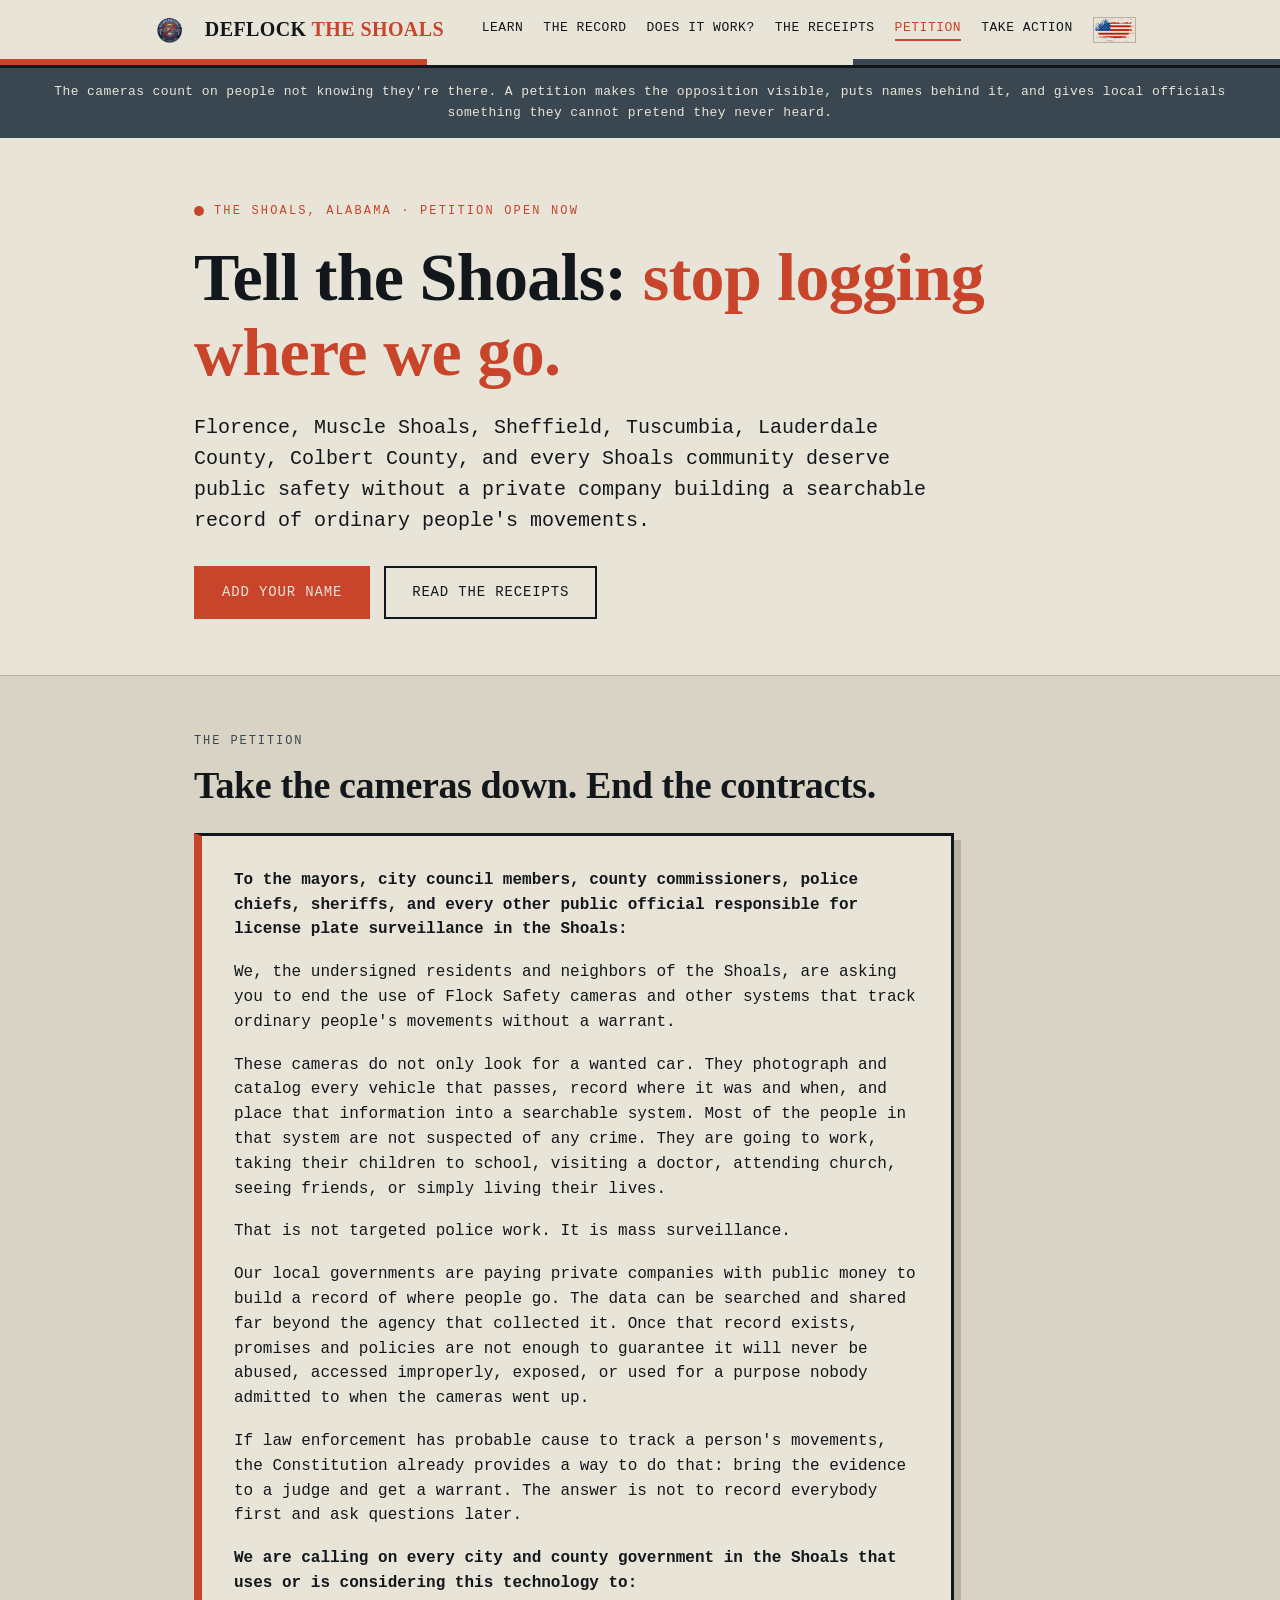
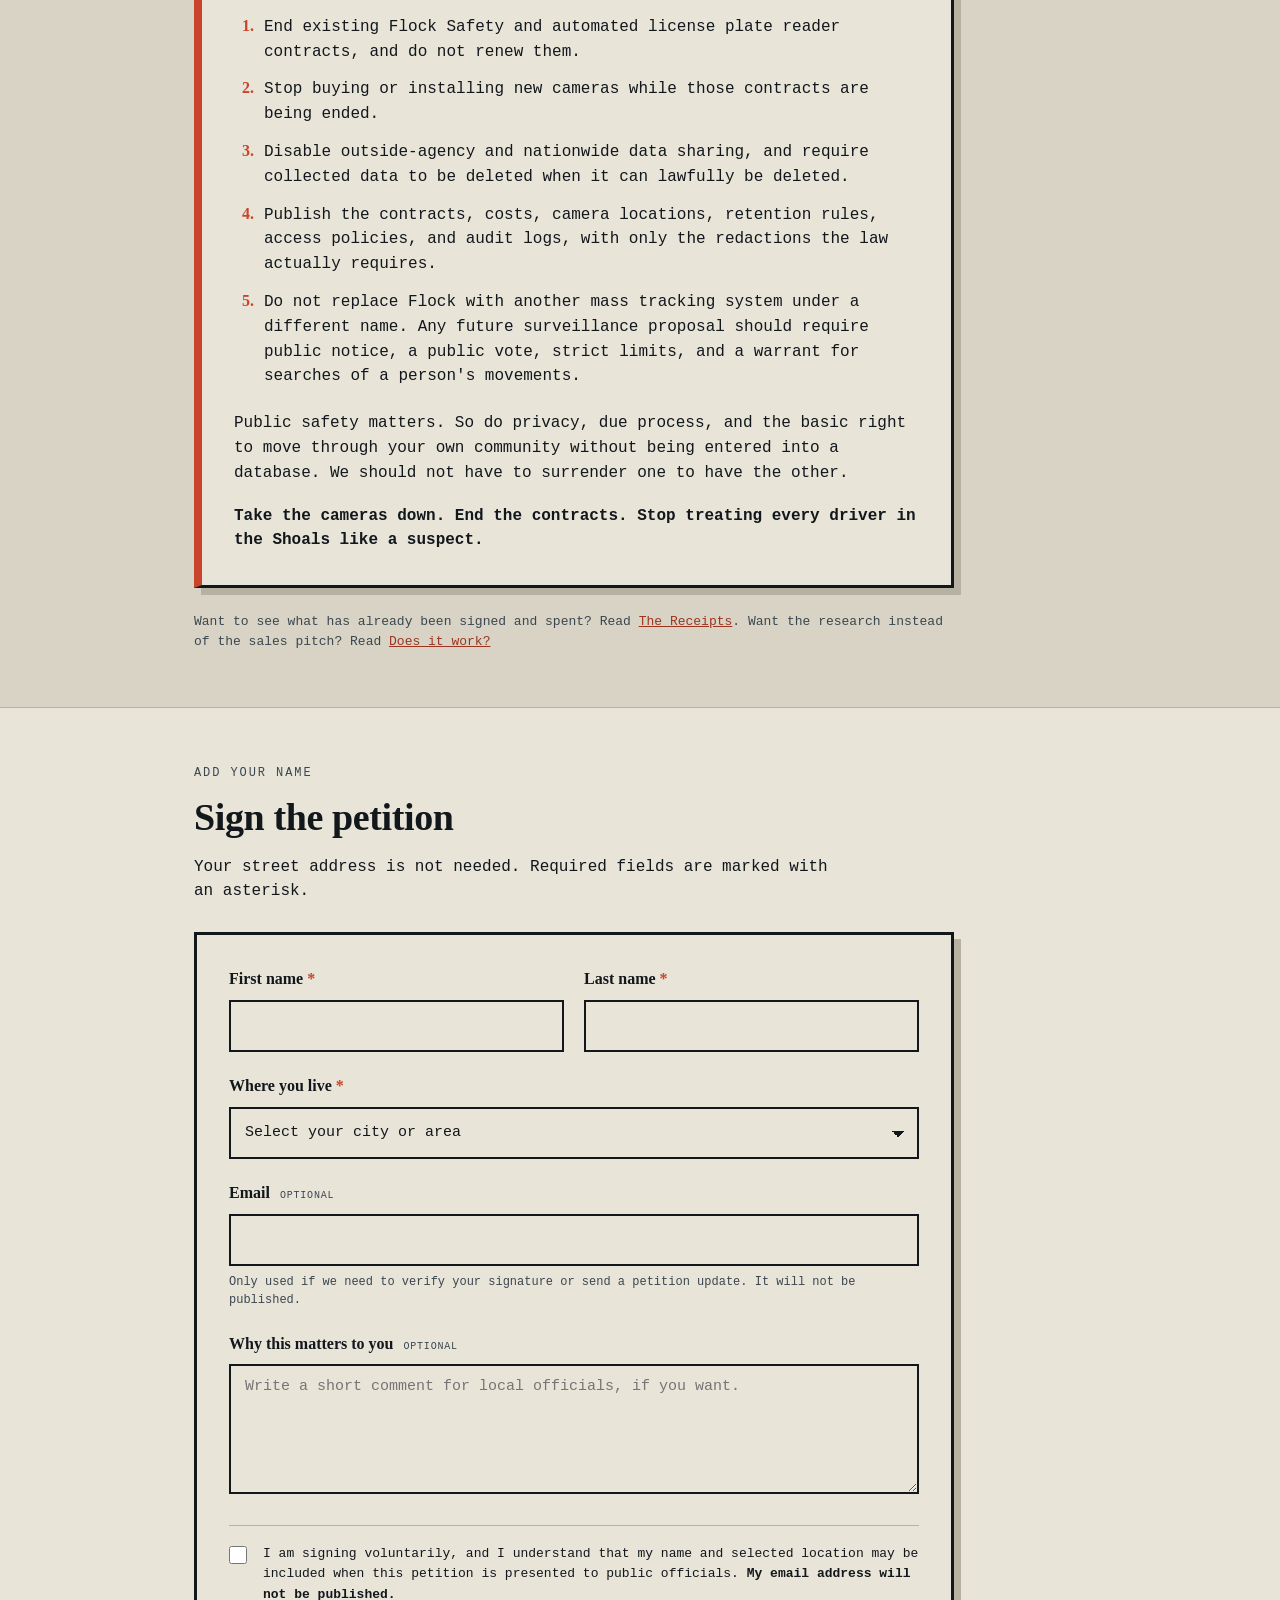
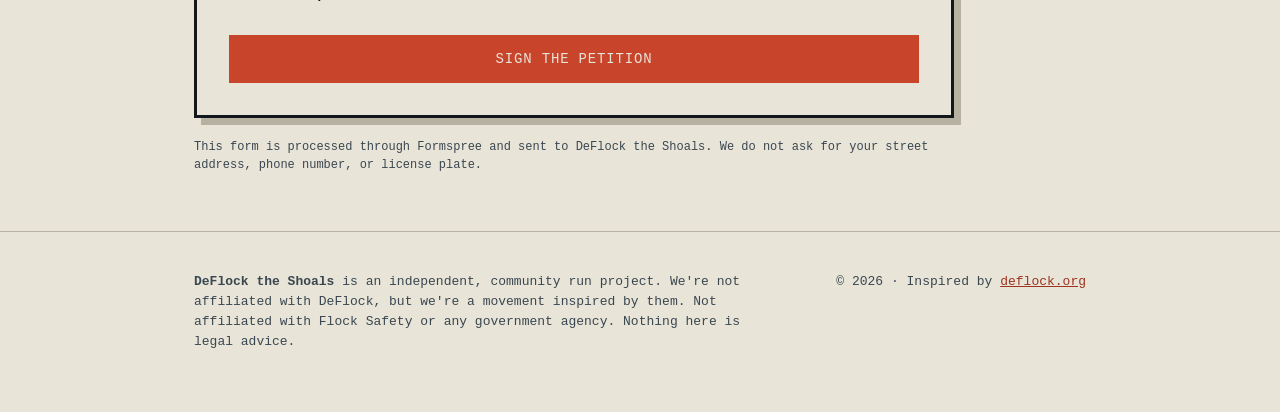
==== petition.html @ 8adeff9b "Create petition.html" ====
<!DOCTYPE html>
<html lang="en">
<head>
  <meta charset="UTF-8">
  <meta name="viewport" content="width=device-width, initial-scale=1.0">
  <title>Sign the Petition — DeFlock the Shoals</title>
  <meta name="description" content="Sign the Shoals petition calling on local officials to remove Flock cameras and end warrantless license plate surveillance.">

  <meta property="og:title" content="Sign the Petition — DeFlock the Shoals">
  <meta property="og:description" content="Tell Shoals officials to take the cameras down, end the contracts, and stop logging where ordinary people go.">
  <meta property="og:type" content="website">
  <meta property="og:image" content="https://www.deflocktheshoals.site/assets/deflocktheshoals.png">
  <meta property="og:url" content="https://www.deflocktheshoals.site/petition.html">

  <link rel="stylesheet" href="styles.css">
</head>
<body>

<header>
  <div class="bar">
    <a href="index.html#top" class="brand">
      <img src="assets/deflocktheshoals.png" alt="DeFlock the Shoals logo" class="brand-logo">
      <span class="brand-text">DeFlock <span>the Shoals</span></span>
    </a>
    <div class="bar-right">
      <nav class="nav-links">
        <a href="index.html#learn">Learn</a>
        <a href="index.html#evidence">The record</a>
        <a href="safety.html">Does it work?</a>
        <a href="records.html">The receipts</a>
        <a href="petition.html" class="is-active">Petition</a>
        <a href="index.html#act">Take action</a>
      </nav>
      <img src="assets/usaflag.png" alt="American flag" class="usa-flag">
      <button type="button" class="nav-toggle" id="nav-toggle" aria-label="Menu" aria-expanded="false">
        <span></span><span></span><span></span>
      </button>
    </div>
  </div>
  <nav class="nav-mobile" id="nav-mobile">
    <a href="index.html#learn">Learn</a>
    <a href="index.html#evidence">The record</a>
    <a href="safety.html">Does it work?</a>
    <a href="records.html">The receipts</a>
    <a href="petition.html" class="is-active">Petition</a>
    <a href="index.html#act">Take action</a>
  </nav>
  <div class="flag-stripe" aria-hidden="true"><span class="r"></span><span class="w"></span><span class="b"></span></div>
</header>

<div class="movement">
  The cameras count on people not knowing they're there. A petition makes the opposition visible, puts names behind it, and gives local officials something they cannot pretend they never heard.
</div>

<main id="top">

  <div class="hero petition-hero">
    <div class="wrap">
      <p class="eyebrow"><span class="rec-dot"></span> The Shoals, Alabama &middot; Petition open now</p>
      <h1>Tell the Shoals: <em>stop logging where we go.</em></h1>
      <p class="lede">Florence, Muscle Shoals, Sheffield, Tuscumbia, Lauderdale County, Colbert County, and every Shoals community deserve public safety without a private company building a searchable record of ordinary people's movements.</p>
      <div class="cta-row">
        <a href="#sign" class="btn btn-primary">Add your name</a>
        <a href="records.html" class="btn btn-ghost">Read the receipts</a>
      </div>
    </div>
  </div>

  <section class="alt" id="petition-text">
    <div class="wrap">
      <p class="sec-label">The petition</p>
      <h2>Take the cameras down. End the contracts.</h2>

      <article class="petition-statement prose">
        <p><strong>To the mayors, city council members, county commissioners, police chiefs, sheriffs, and every other public official responsible for license plate surveillance in the Shoals:</strong></p>

        <p>We, the undersigned residents and neighbors of the Shoals, are asking you to end the use of Flock Safety cameras and other systems that track ordinary people's movements without a warrant.</p>

        <p>These cameras do not only look for a wanted car. They photograph and catalog every vehicle that passes, record where it was and when, and place that information into a searchable system. Most of the people in that system are not suspected of any crime. They are going to work, taking their children to school, visiting a doctor, attending church, seeing friends, or simply living their lives.</p>

        <p>That is not targeted police work. It is mass surveillance.</p>

        <p>Our local governments are paying private companies with public money to build a record of where people go. The data can be searched and shared far beyond the agency that collected it. Once that record exists, promises and policies are not enough to guarantee it will never be abused, accessed improperly, exposed, or used for a purpose nobody admitted to when the cameras went up.</p>

        <p>If law enforcement has probable cause to track a person's movements, the Constitution already provides a way to do that: bring the evidence to a judge and get a warrant. The answer is not to record everybody first and ask questions later.</p>

        <p><strong>We are calling on every city and county government in the Shoals that uses or is considering this technology to:</strong></p>

        <ol class="petition-demands">
          <li>End existing Flock Safety and automated license plate reader contracts, and do not renew them.</li>
          <li>Stop buying or installing new cameras while those contracts are being ended.</li>
          <li>Disable outside-agency and nationwide data sharing, and require collected data to be deleted when it can lawfully be deleted.</li>
          <li>Publish the contracts, costs, camera locations, retention rules, access policies, and audit logs, with only the redactions the law actually requires.</li>
          <li>Do not replace Flock with another mass tracking system under a different name. Any future surveillance proposal should require public notice, a public vote, strict limits, and a warrant for searches of a person's movements.</li>
        </ol>

        <p>Public safety matters. So do privacy, due process, and the basic right to move through your own community without being entered into a database. We should not have to surrender one to have the other.</p>

        <p><strong>Take the cameras down. End the contracts. Stop treating every driver in the Shoals like a suspect.</strong></p>
      </article>

      <p class="map-note petition-source-note">Want to see what has already been signed and spent? Read <a href="records.html">The Receipts</a>. Want the research instead of the sales pitch? Read <a href="safety.html">Does it work?</a></p>
    </div>
  </section>

  <section id="sign">
    <div class="wrap">
      <p class="sec-label">Add your name</p>
      <h2>Sign the petition</h2>
      <p class="prose section-intro">Your street address is not needed. Required fields are marked with an asterisk.</p>

      <div class="petition-card">
        <form id="petition-form" action="https://formspree.io/f/xvzewpqb" method="POST">
          <input type="hidden" name="form_type" value="DeFlock the Shoals petition signature">
          <input type="hidden" name="petition_version" value="End warrantless license plate surveillance — September 2026">
          <input type="hidden" name="_subject" value="New DeFlock the Shoals petition signature">

          <div class="petition-name-grid">
            <div class="petition-field">
              <label for="petition-first">First name <span aria-hidden="true">*</span></label>
              <input type="text" id="petition-first" name="first_name" autocomplete="given-name" required>
            </div>

            <div class="petition-field">
              <label for="petition-last">Last name <span aria-hidden="true">*</span></label>
              <input type="text" id="petition-last" name="last_name" autocomplete="family-name" required>
            </div>
          </div>

          <div class="petition-field">
            <label for="petition-location">Where you live <span aria-hidden="true">*</span></label>
            <select id="petition-location" name="location" required>
              <option value="">Select your city or area</option>

              <optgroup label="Florence">
                <option value="Florence — District 1">Florence — District 1</option>
                <option value="Florence — District 2">Florence — District 2</option>
                <option value="Florence — District 3">Florence — District 3</option>
                <option value="Florence — District 4">Florence — District 4</option>
                <option value="Florence — District 5">Florence — District 5</option>
                <option value="Florence — District 6">Florence — District 6</option>
                <option value="Florence — district not sure">Florence — district not sure</option>
              </optgroup>

              <optgroup label="Muscle Shoals">
                <option value="Muscle Shoals — city resident">Muscle Shoals — city resident</option>
              </optgroup>

              <optgroup label="Sheffield">
                <option value="Sheffield — District 1">Sheffield — District 1</option>
                <option value="Sheffield — District 2">Sheffield — District 2</option>
                <option value="Sheffield — District 3">Sheffield — District 3</option>
                <option value="Sheffield — District 4">Sheffield — District 4</option>
                <option value="Sheffield — District 5">Sheffield — District 5</option>
                <option value="Sheffield — district not sure">Sheffield — district not sure</option>
              </optgroup>

              <optgroup label="Tuscumbia">
                <option value="Tuscumbia — District 1">Tuscumbia — District 1</option>
                <option value="Tuscumbia — District 2">Tuscumbia — District 2</option>
                <option value="Tuscumbia — District 3">Tuscumbia — District 3</option>
                <option value="Tuscumbia — District 4">Tuscumbia — District 4</option>
                <option value="Tuscumbia — District 5">Tuscumbia — District 5</option>
                <option value="Tuscumbia — district not sure">Tuscumbia — district not sure</option>
              </optgroup>

              <optgroup label="Lauderdale County">
                <option value="Lauderdale County — District 1, outside Florence">Lauderdale County — District 1, outside Florence</option>
                <option value="Lauderdale County — District 2, outside Florence">Lauderdale County — District 2, outside Florence</option>
                <option value="Lauderdale County — district not sure, outside Florence">Lauderdale County — district not sure, outside Florence</option>
              </optgroup>

              <optgroup label="Colbert County">
                <option value="Colbert County — District 1, outside a listed city">Colbert County — District 1, outside a listed city</option>
                <option value="Colbert County — District 2, outside a listed city">Colbert County — District 2, outside a listed city</option>
                <option value="Colbert County — District 3, outside a listed city">Colbert County — District 3, outside a listed city</option>
                <option value="Colbert County — District 4, outside a listed city">Colbert County — District 4, outside a listed city</option>
                <option value="Colbert County — District 5, outside a listed city">Colbert County — District 5, outside a listed city</option>
                <option value="Colbert County — District 6, outside a listed city">Colbert County — District 6, outside a listed city</option>
                <option value="Colbert County — district not sure, outside a listed city">Colbert County — district not sure, outside a listed city</option>
              </optgroup>

              <optgroup label="Other">
                <option value="Other Shoals community">Other Shoals community</option>
                <option value="Outside the Shoals — supporter">Outside the Shoals — supporter</option>
              </optgroup>
            </select>
          </div>

          <div class="petition-field">
            <label for="petition-email">Email <span class="optional">Optional</span></label>
            <input type="email" id="petition-email" name="email" autocomplete="email" inputmode="email">
            <p class="field-note">Only used if we need to verify your signature or send a petition update. It will not be published.</p>
          </div>

          <div class="petition-field">
            <label for="petition-comment">Why this matters to you <span class="optional">Optional</span></label>
            <textarea id="petition-comment" name="comment" rows="5" maxlength="1200" placeholder="Write a short comment for local officials, if you want."></textarea>
          </div>

          <input type="text" name="_gotcha" class="petition-honeypot" tabindex="-1" autocomplete="off" aria-hidden="true">

          <label class="petition-confirm">
            <input type="checkbox" name="signature_confirmation" value="I voluntarily sign and allow my name and location to be presented with this petition" required>
            <span>I am signing voluntarily, and I understand that my name and selected location may be included when this petition is presented to public officials. <strong>My email address will not be published.</strong></span>
          </label>

          <button type="submit" class="btn btn-primary petition-submit" id="petition-submit">Sign the petition</button>

          <p class="petition-status" id="petition-status" role="status" aria-live="polite" hidden></p>
        </form>
      </div>

      <p class="petition-privacy">This form is processed through Formspree and sent to DeFlock the Shoals. We do not ask for your street address, phone number, or license plate.</p>
    </div>
  </section>

</main>

<footer>
  <div class="wrap">
    <div class="disclaimer">
      <strong>DeFlock the Shoals</strong> is an independent, community run project. We're not affiliated with DeFlock, but we're a movement inspired by them. Not affiliated with Flock Safety or any government agency. Nothing here is legal advice.
    </div>
    <div>
      &copy; <span id="year">2026</span> &middot; Inspired by <a href="https://deflock.org" target="_blank" rel="noopener">deflock.org</a>
    </div>
  </div>
</footer>

<script src="script.js"></script>
<script data-goatcounter="https://deflocktheshoals.goatcounter.com/count"
        async src="//gc.zgo.at/count.js"></script>
</body>
</html>
---- styles.css ----
:root {
  --ink: #12171c;
  --paper: #e8e4d8;
  --paper-dim: #d8d3c4;
  --signal: #c8442a;
  --signal-dim: #9c3520;
  --steel: #3a4750;
  --line: #b7b1a1;
  --focus: #1d6fb8;
}

* { box-sizing: border-box; margin: 0; padding: 0; }

html { scroll-behavior: smooth; }

body {
  font-family: "Courier New", ui-monospace, monospace;
  background: var(--paper);
  color: var(--ink);
  line-height: 1.55;
  -webkit-font-smoothing: antialiased;
}

h1, h2, h3 {
  font-family: Georgia, "Times New Roman", serif;
  font-weight: 700;
  line-height: 1.1;
  letter-spacing: -0.01em;
}

a { color: var(--signal-dim); }
a:focus-visible, button:focus-visible, summary:focus-visible {
  outline: 3px solid var(--focus);
  outline-offset: 2px;
}

.wrap { max-width: 940px; margin: 0 auto; padding: 0 24px; }

/* ---- Top bar ---- */
header {
  border-bottom: 3px solid var(--ink);
  background: var(--paper);
  position: sticky; top: 0; z-index: 500;
}
.bar {
  display: flex; align-items: center; justify-content: space-between;
  padding: 14px 24px; max-width: 1040px; margin: 0 auto;
}
.bar-right { display: flex; align-items: center; }
.usa-flag {
  height: 26px; width: auto; margin-left: 20px;
  border: 1px solid var(--line); display: block;
  transition: transform .18s ease;
}
.usa-flag:hover { transform: scale(1.08) rotate(-2deg); }
@media (max-width: 720px) {
  .usa-flag { height: 22px; margin-left: 14px; }
}

/* ---- Brand + logo ---- */
.brand {
  display: flex; align-items: center; gap: 10px;
  text-decoration: none; color: var(--ink);
  transition: transform .15s ease;
  flex-shrink: 0;
}
.brand:hover { transform: translateX(2px); }
.brand-logo {
  height: 26px !important;
  width: auto !important;
  max-height: 26px;
  display: block;
  flex-shrink: 0;
}
.brand-text {
  font-family: Georgia, serif; font-weight: 700; font-size: 20px;
  text-transform: uppercase; letter-spacing: 0.02em; color: var(--ink);
  white-space: nowrap;
}
.brand-text span { color: var(--signal); }
@media (max-width: 1100px) {
  .brand-text { font-size: 17px; }
  .brand-logo { height: 22px !important; max-height: 22px; }
}

/* ---- Nav links (single line, even spacing) ---- */
.nav-links {
  display: flex;
  align-items: center;
  gap: 20px;
  flex-wrap: nowrap;
  justify-content: flex-end;
}
nav a {
  font-size: 13px; text-transform: uppercase; letter-spacing: 0.04em;
  text-decoration: none; color: var(--ink);
  position: relative; padding-bottom: 3px;
  transition: color .15s ease;
}
.nav-links a {
  margin-left: 0;
  white-space: nowrap;
}
nav a::after {
  content: ""; position: absolute; left: 0; bottom: 0;
  width: 100%; height: 2px; background: var(--signal);
  transform: scaleX(0); transform-origin: left;
  transition: transform .22s ease;
}
nav a:hover { color: var(--signal); }
nav a:hover::after { transform: scaleX(1); }
nav a.is-active { color: var(--signal); }
nav a.is-active::after { transform: scaleX(1); }
@media (max-width: 1160px) and (min-width: 1081px) {
  .nav-links { gap: 15px; }
  .nav-links a { font-size: 12px; letter-spacing: 0.02em; }
}

/* ---- Mobile nav ---- */
.nav-toggle {
  display: none; background: none; border: 2px solid var(--ink);
  padding: 8px 9px; margin-left: 14px; cursor: pointer;
  flex-direction: column; gap: 4px;
}
.nav-toggle span {
  display: block; width: 20px; height: 2px; background: var(--ink);
  transition: transform .2s ease, opacity .2s ease;
}
.nav-toggle.is-open span:nth-child(1) { transform: translateY(6px) rotate(45deg); }
.nav-toggle.is-open span:nth-child(2) { opacity: 0; }
.nav-toggle.is-open span:nth-child(3) { transform: translateY(-6px) rotate(-45deg); }

.nav-mobile { display: none; border-top: 1px solid var(--line); }
.nav-mobile.is-open { display: block; }
.nav-mobile a {
  display: block; padding: 16px 24px; margin: 0;
  border-bottom: 1px solid var(--line);
  font-size: 14px; text-transform: uppercase; letter-spacing: 0.05em;
  text-decoration: none; color: var(--ink);
}
.nav-mobile a:last-child { border-bottom: none; }
.nav-mobile a:active { background: var(--paper-dim); }
.nav-mobile a::after { display: none; }

@media (max-width: 1080px) {
  .nav-links { display: none; }
  .nav-toggle { display: flex; }
}

/* ---- Hero ---- */
.hero { padding: 64px 0 48px; border-bottom: 1px solid var(--line); }
.eyebrow {
  font-size: 12px; letter-spacing: 0.18em; text-transform: uppercase;
  color: var(--signal); margin-bottom: 20px; display: flex; align-items: center; gap: 10px;
  flex-wrap: wrap;
}
.rec-dot {
  width: 10px; height: 10px; border-radius: 50%; background: var(--signal);
  display: inline-block; animation: blink 1.4s steps(1) infinite;
}
@keyframes blink { 50% { opacity: 0.15; } }

.hero h1 { font-size: clamp(38px, 7vw, 68px); margin-bottom: 22px; }
.hero h1 em { font-style: normal; color: var(--signal); }
.lede { font-size: clamp(16px, 2.4vw, 20px); max-width: 620px; margin-bottom: 30px; }

.cta-row { display: flex; gap: 14px; flex-wrap: wrap; }
.btn {
  display: inline-block; padding: 14px 26px; font-family: inherit; font-size: 14px;
  text-transform: uppercase; letter-spacing: 0.06em; text-decoration: none;
  border: 2px solid var(--ink); cursor: pointer;
  transition: transform .12s ease, box-shadow .12s ease;
}
.btn:hover { transform: translate(-2px, -2px); box-shadow: 4px 4px 0 var(--ink); }
.btn:active { transform: translate(0, 0); box-shadow: 0 0 0 var(--ink); }
.btn-primary { background: var(--signal); color: var(--paper); border-color: var(--signal); }
.btn-primary:hover { box-shadow: 4px 4px 0 var(--signal-dim); }
.btn-ghost { background: transparent; color: var(--ink); }

/* ---- Hero tool buttons (second row) ---- */
.cta-tools { margin-top: 14px; }
.btn-tool {
  display: flex; flex-direction: column; align-items: flex-start;
  background: transparent; color: var(--ink);
  border: 2px solid var(--steel);
  padding: 12px 20px; text-decoration: none;
  text-transform: none; letter-spacing: normal;
  font-family: Georgia, serif; font-weight: 700; font-size: 15px;
  line-height: 1.2;
  transition: transform .12s ease, box-shadow .12s ease, background .15s ease;
}
.btn-tool:hover {
  transform: translate(-2px, -2px);
  box-shadow: 4px 4px 0 var(--steel);
  background: var(--paper-dim);
}
.btn-tool .btn-sub {
  display: block; margin-top: 4px;
  font-family: "Courier New", monospace; font-weight: normal;
  font-size: 12px; color: var(--steel);
  text-transform: none; letter-spacing: 0.02em;
}

/* ---- Stat strip ---- */
.stats {
  display: grid; grid-template-columns: repeat(3, 1fr); gap: 1px;
  background: var(--line); border: 1px solid var(--line); margin: 48px 0;
}
.stat {
  background: var(--paper); padding: 24px 20px;
  transition: background .2s ease, transform .2s ease;
}
.stat:hover { background: var(--paper-dim); transform: translateY(-3px); }
.stat .n { font-family: Georgia, serif; font-size: 40px; font-weight: 700; color: var(--signal); }
.stat .l { font-size: 12px; text-transform: uppercase; letter-spacing: 0.06em; color: var(--steel); margin-top: 4px; }
@media (max-width: 620px) { .stats { grid-template-columns: 1fr; } }

/* ---- Sections ---- */
section { padding: 56px 0; border-bottom: 1px solid var(--line); }
section.alt { background: var(--paper-dim); }
.sec-label {
  font-size: 12px; letter-spacing: 0.16em; text-transform: uppercase;
  color: var(--steel); margin-bottom: 14px;
}
section h2 { font-size: clamp(26px, 4vw, 38px); margin-bottom: 16px; }
.prose { max-width: 640px; }
.prose p { margin-bottom: 16px; }
.prose p:last-child { margin-bottom: 0; }
.section-intro { margin-bottom: 28px; }

/* ---- Accordions ---- */
.acc {
  border: 1px solid var(--line);
  background: var(--paper);
  margin-bottom: 12px;
}
section.alt .acc { background: var(--paper); }
.acc summary {
  cursor: pointer; padding: 20px 52px 20px 22px;
  position: relative; list-style: none;
  transition: background .18s ease, padding-left .18s ease;
}
.acc summary::-webkit-details-marker { display: none; }
.acc summary:hover { background: var(--paper-dim); padding-left: 27px; }
.acc-title {
  display: block; font-family: Georgia, serif; font-weight: 700;
  font-size: 19px; line-height: 1.25; color: var(--ink);
}
.acc-sub {
  display: block; font-size: 13px; color: var(--steel); margin-top: 5px;
}
.acc summary::after {
  content: "+"; position: absolute; right: 22px; top: 50%;
  transform: translateY(-50%);
  font-family: Georgia, serif; font-size: 30px; font-weight: 700;
  color: var(--signal); line-height: 1;
  transition: transform .25s ease;
}
.acc[open] > summary::after {
  content: "\2212";
  transform: translateY(-50%) rotate(180deg);
}
.acc[open] > summary { background: var(--paper-dim); border-bottom: 1px solid var(--line); }
.acc-body { padding: 24px 22px 26px; animation: slideDown .28s ease; }
@keyframes slideDown {
  from { opacity: 0; transform: translateY(-8px); }
  to { opacity: 1; transform: translateY(0); }
}
.pullquote-sm {
  font-family: Georgia, serif; font-size: clamp(20px, 3vw, 26px);
  line-height: 1.25; font-weight: 700; color: var(--ink);
  border-left: 4px solid var(--signal); padding-left: 18px;
  margin-bottom: 20px !important;
}
.pullquote-sm em { font-style: normal; color: var(--signal); }

/* ---- Flock photo ---- */
.flock-photo {
  float: right; width: 240px; max-width: 42%;
  margin: 0 0 18px 22px;
  border: 2px solid var(--ink); background: var(--ink);
}
.flock-photo img { display: block; width: 100%; height: auto; }
.flock-photo figcaption {
  font-size: 12px; color: var(--paper); background: var(--ink);
  padding: 8px 10px; line-height: 1.45;
}
@media (max-width: 560px) {
  .flock-photo {
    float: none; width: 100%; max-width: 320px;
    margin: 0 auto 20px;
  }
}

/* ---- Inline figure (what the camera sees) ---- */
.cam-figure { margin: 24px 0; max-width: 520px; }
.cam-figure img {
  display: block; width: 100%; height: auto;
  border: 2px solid var(--ink); cursor: zoom-in;
  transition: transform .15s ease, box-shadow .15s ease;
}
.cam-figure img:hover { transform: translateY(-2px); box-shadow: 4px 4px 0 var(--line); }
.cam-figure figcaption {
  font-size: 12px; color: var(--steel); margin-top: 8px; line-height: 1.45;
}

/* ---- Lightbox ---- */
.lightbox {
  display: none; position: fixed; inset: 0; z-index: 1200;
  background: rgba(18, 23, 28, 0.9);
  align-items: center; justify-content: center; padding: 24px;
  cursor: zoom-out;
}
.lightbox.is-open { display: flex; animation: fadeIn .2s ease; }
.lightbox img {
  max-width: 100%; max-height: 90vh;
  border: 3px solid var(--paper);
}

/* ---- Videos ---- */
.video-grid {
  display: grid; grid-template-columns: repeat(auto-fit, minmax(300px, 1fr));
  gap: 20px;
}
.video-frame {
  position: relative; width: 100%; padding-bottom: 56.25%;
  border: 2px solid var(--ink); background: var(--ink);
  overflow: hidden;
  transition: transform .18s ease, box-shadow .18s ease;
}
.video-frame:hover { transform: translateY(-3px); box-shadow: 5px 5px 0 var(--line); }
.video-frame iframe {
  position: absolute; top: 0; left: 0;
  width: 100%; height: 100%; border: 0;
}

/* ---- Link lists ---- */
.link-list { list-style: none; padding: 0; margin: 0; }
.link-list li {
  padding: 14px 0 14px 20px; border-bottom: 1px solid var(--line);
  position: relative;
  transition: padding-left .18s ease;
}
.link-list li:last-child { border-bottom: none; }
.link-list li::before {
  content: "\2192"; position: absolute; left: 0; top: 14px;
  color: var(--signal); font-weight: 700;
  transition: transform .18s ease;
}
.link-list li:hover { padding-left: 26px; }
.link-list li:hover::before { transform: translateX(3px); }
.link-list a {
  display: block; font-size: 16px; text-decoration: none;
  color: var(--signal-dim); font-weight: 700;
}
.link-list a:hover { text-decoration: underline; }
.link-list .link-src {
  display: block; font-size: 12px; color: var(--steel); margin-top: 3px;
}

/* ---- Map + Flocked panels ---- */
#map-embed, #flocked-cta {
  border: 3px solid var(--ink); margin-top: 8px;
  background: var(--paper-dim); min-height: 300px;
  display: flex; align-items: center; justify-content: center;
}
#map-embed iframe { width: 100%; height: 520px; border: 0; display: block; }
@media (max-width: 620px) { #map-embed iframe { height: 420px; } }
.map-panel { padding: 56px 28px; text-align: center; max-width: 460px; }
.map-panel-title {
  font-family: Georgia, serif; font-weight: 700; font-size: 24px;
  margin-bottom: 10px; color: var(--ink);
}
.map-panel-text { font-size: 15px; color: var(--steel); margin-bottom: 22px; }
.map-note { font-size: 13px; color: var(--steel); margin-top: 12px; line-height: 1.5; }

/* ---- Steps ---- */
.steps { display: grid; gap: 1px; background: var(--line); border: 1px solid var(--line); margin-top: 24px; }
.step {
  background: var(--paper); padding: 22px 24px;
  display: grid; grid-template-columns: 48px 1fr; gap: 18px;
  transition: background .2s ease, transform .2s ease;
}
.step:hover { background: var(--paper-dim); transform: translateX(4px); }
.step .num {
  font-family: Georgia, serif; font-size: 30px; font-weight: 700; color: var(--signal);
  transition: transform .2s ease;
}
.step:hover .num { transform: scale(1.15); }
.step h3 { font-size: 18px; margin-bottom: 6px; }
.step p { font-size: 15px; }
.step p + p { margin-top: 14px; }
.step .btn { margin-top: 6px; padding: 10px 20px; font-size: 12px; }
@media (max-width: 520px) {
  .step { grid-template-columns: 34px 1fr; gap: 12px; padding: 20px 18px; }
  .step .num { font-size: 24px; }
}

/* ---- Movement banner ---- */
.movement {
  background: var(--steel); color: var(--paper);
  padding: 14px 24px; font-size: 13px; text-align: center;
  letter-spacing: 0.03em; line-height: 1.6;
}
.movement a { color: var(--paper); font-weight: 700; text-decoration: underline; white-space: nowrap; }

/* ---- Claim boxes ---- */
.claimbox {
  border-left: 4px solid var(--signal); background: var(--paper-dim);
  padding: 18px 22px; margin: 22px 0; font-size: 15px;
  transition: border-left-width .18s ease, padding-left .18s ease;
}
.claimbox:hover { border-left-width: 8px; padding-left: 18px; }
.claimbox .tag {
  font-size: 11px; text-transform: uppercase; letter-spacing: 0.12em;
  color: var(--signal-dim); font-weight: 700; margin-bottom: 6px; display: block;
}

/* ---- Citations ---- */
.cite { font-size: 12px; color: var(--steel); }
.cite a { color: var(--steel); text-decoration: underline; }
.cite-list {
  font-size: 12px; color: var(--steel); margin-top: 8px;
  padding-left: 0; list-style: none;
}
.cite-list li { margin-bottom: 4px; }
.cite-list a { color: var(--steel); }

/* ---- Case examples ---- */
.cases { margin: 22px 0; display: grid; gap: 14px; }
.case {
  border: 1px solid var(--line); padding: 16px 20px; background: var(--paper-dim);
  font-size: 15px;
  transition: transform .18s ease, box-shadow .18s ease;
}
.case:hover { transform: translateY(-3px); box-shadow: 4px 4px 0 var(--line); }
.case .where {
  font-family: Georgia, serif; font-weight: 700; font-size: 15px;
  color: var(--signal-dim); margin-bottom: 4px;
}
.case .src { font-size: 11px; color: var(--steel); margin-top: 8px; }
.case .src a { color: var(--steel); }

/* ---- Join cards ---- */
.join .grid {
  display: grid; grid-template-columns: repeat(auto-fit, minmax(220px, 1fr));
  gap: 1px; background: var(--line); border: 1px solid var(--line); margin-top: 24px;
}
.join .card {
  background: var(--paper); padding: 24px;
  transition: background .2s ease, transform .2s ease;
}
.join .card:hover { background: var(--paper-dim); transform: translateY(-4px); }
.join .card h3 { font-size: 18px; margin-bottom: 8px; }
.join .card p { font-size: 14px; margin-bottom: 14px; }
.join .card .btn { padding: 10px 18px; font-size: 12px; }

/* ---- Flag stripe ---- */
.flag-stripe { height: 6px; display: flex; }
.flag-stripe span { flex: 1; }
.flag-stripe .r { background: var(--signal); }
.flag-stripe .w { background: var(--paper); }
.flag-stripe .b { background: var(--steel); }

/* ---- Contact modal ---- */
.modal-overlay {
  display: none; position: fixed; inset: 0; z-index: 1000;
  background: rgba(18, 23, 28, 0.72); padding: 24px;
  align-items: center; justify-content: center;
  animation: fadeIn .2s ease;
}
.modal-overlay.is-open { display: flex; }
@keyframes fadeIn { from { opacity: 0; } to { opacity: 1; } }
.modal {
  background: var(--paper); border: 3px solid var(--ink);
  max-width: 480px; width: 100%; padding: 28px; position: relative;
  max-height: 90vh; overflow-y: auto;
  animation: popIn .25s ease;
}
@keyframes popIn {
  from { opacity: 0; transform: translateY(16px) scale(.97); }
  to { opacity: 1; transform: translateY(0) scale(1); }
}
.modal h2 { font-size: 26px; margin-bottom: 10px; }
.modal-lede { font-size: 14px; color: var(--steel); margin-bottom: 20px; }
.modal-close {
  position: absolute; top: 12px; right: 14px; background: none; border: none;
  font-size: 28px; line-height: 1; cursor: pointer; color: var(--ink);
  font-family: inherit; transition: transform .15s ease, color .15s ease;
}
.modal-close:hover { transform: rotate(90deg); color: var(--signal); }
.field { margin-bottom: 16px; }
.field label {
  display: block; font-size: 12px; text-transform: uppercase;
  letter-spacing: 0.06em; color: var(--steel); margin-bottom: 6px;
}
.field input, .field textarea {
  width: 100%; padding: 10px 12px; font-family: inherit; font-size: 15px;
  border: 2px solid var(--ink); background: var(--paper); color: var(--ink);
  transition: border-color .15s ease, box-shadow .15s ease;
}
.field input:focus, .field textarea:focus {
  outline: none; border-color: var(--signal);
  box-shadow: 3px 3px 0 var(--paper-dim);
}
.field textarea { resize: vertical; }
.modal-note { font-size: 14px; margin-top: 14px; color: var(--signal-dim); }
.modal-note.is-ok { color: #2c6e3f; }

/* ---- Records page ---- */
.hero-records { padding: 56px 0 40px; }
.hero-records h1 em { font-style: normal; color: var(--signal); }
.records-h1 {
  font-size: clamp(28px, 4.4vw, 44px);
  margin-bottom: 22px;
}
@media (max-width: 560px) {
  .records-h1 { font-size: clamp(24px, 6.5vw, 32px); }
}
#records-body { padding: 48px 0; }
.doc-links {
  border-left: 4px solid var(--steel); padding: 14px 0 14px 18px;
  margin-top: 22px; font-size: 15px;
}
.doc-links a { font-weight: 700; }
.doc-source {
  display: block; font-size: 13px; color: var(--steel); margin-top: 6px;
}
.doc-source a { color: var(--steel); text-decoration: underline; font-weight: normal; }
.records-cta { background: var(--paper-dim); border-top: 1px solid var(--line); padding: 48px 0; }
.records-cta h2 { font-size: clamp(24px, 4vw, 34px); margin-bottom: 14px; }
.records-cta .cta-row { margin-top: 24px; }

/* ---- Footer ---- */
footer { padding: 40px 0 60px; }
footer .wrap { display: flex; justify-content: space-between; flex-wrap: wrap; gap: 16px; font-size: 13px; color: var(--steel); }
.disclaimer { max-width: 560px; }

/* ---- Scroll reveal ---- */
.reveal { opacity: 0; transform: translateY(18px); }
.reveal.is-visible {
  opacity: 1; transform: translateY(0);
  transition: opacity .5s ease, transform .5s ease;
}

/* ---- Respect reduced motion ---- */
@media (prefers-reduced-motion: reduce) {
  * { animation: none !important; transition: none !important; }
  .rec-dot { animation: none; }
  .reveal { opacity: 1; transform: none; }
}

/* ---- Petition callout on the home page ---- */
.petition-callout {
  display: grid;
  grid-template-columns: minmax(0, 1fr) auto;
  gap: 28px;
  align-items: center;
  border: 3px solid var(--ink);
  border-left: 8px solid var(--signal);
  background: var(--paper);
  padding: 26px 28px;
  margin: 28px 0;
  box-shadow: 6px 6px 0 var(--line);
}
.petition-callout .tag {
  display: block;
  margin-bottom: 8px;
  color: var(--signal);
  font-size: 11px;
  font-weight: 700;
  letter-spacing: 0.12em;
  text-transform: uppercase;
}
.petition-callout h3 { font-size: 22px; margin-bottom: 8px; }
.petition-callout p { max-width: 620px; font-size: 14px; }
.petition-callout .btn { white-space: nowrap; }

/* ---- Petition page ---- */
.petition-hero { padding-bottom: 56px; }
.petition-hero .lede { max-width: 760px; }

.petition-statement {
  max-width: 760px;
  border: 3px solid var(--ink);
  border-left: 8px solid var(--signal);
  background: var(--paper);
  padding: 32px;
  margin-top: 26px;
  box-shadow: 7px 7px 0 var(--line);
}
.petition-statement p { margin-bottom: 18px; }
.petition-statement p:last-child { margin-bottom: 0; }
.petition-demands { margin: 4px 0 22px 24px; }
.petition-demands li { margin-bottom: 12px; padding-left: 6px; }
.petition-demands li::marker {
  color: var(--signal);
  font-family: Georgia, serif;
  font-weight: 700;
}
.petition-source-note { max-width: 760px; margin-top: 24px; }

.petition-card {
  max-width: 760px;
  border: 3px solid var(--ink);
  background: var(--paper);
  padding: 32px;
  box-shadow: 7px 7px 0 var(--line);
}
.petition-name-grid {
  display: grid;
  grid-template-columns: 1fr 1fr;
  gap: 20px;
}
.petition-field { margin-bottom: 22px; }
.petition-field label {
  display: block;
  margin-bottom: 8px;
  font-family: Georgia, "Times New Roman", serif;
  font-size: 16px;
  font-weight: 700;
  color: var(--ink);
}
.petition-field label > span:not(.optional) { color: var(--signal); }
.petition-field .optional {
  margin-left: 6px;
  color: var(--steel);
  font-family: "Courier New", ui-monospace, monospace;
  font-size: 10px;
  font-weight: 400;
  letter-spacing: .08em;
  text-transform: uppercase;
}
.petition-field input,
.petition-field select,
.petition-field textarea {
  width: 100%;
  padding: 12px 14px;
  border: 2px solid var(--ink);
  border-radius: 0;
  background-color: var(--paper);
  color: var(--ink);
  font-family: "Courier New", ui-monospace, monospace;
  font-size: 15px;
  transition: border-color .15s ease, box-shadow .15s ease;
}
.petition-field input,
.petition-field select { min-height: 52px; }
.petition-field textarea { min-height: 130px; resize: vertical; }
.petition-field select {
  cursor: pointer;
  appearance: none;
  background-image:
    linear-gradient(45deg, transparent 50%, var(--ink) 50%),
    linear-gradient(135deg, var(--ink) 50%, transparent 50%);
  background-position:
    calc(100% - 19px) 22px,
    calc(100% - 13px) 22px;
  background-size: 6px 6px, 6px 6px;
  background-repeat: no-repeat;
  padding-right: 44px;
}
.petition-field input:focus,
.petition-field select:focus,
.petition-field textarea:focus {
  outline: none;
  border-color: var(--signal);
  box-shadow: 4px 4px 0 var(--paper-dim);
}
.field-note {
  margin-top: 7px;
  color: var(--steel);
  font-size: 12px;
}
.petition-confirm {
  display: grid;
  grid-template-columns: 22px 1fr;
  gap: 12px;
  align-items: start;
  padding: 18px 0;
  margin-bottom: 8px;
  border-top: 1px solid var(--line);
  font-size: 13px;
  cursor: pointer;
}
.petition-confirm input {
  width: 18px;
  height: 18px;
  margin-top: 2px;
  accent-color: var(--signal);
}
.petition-submit { width: 100%; text-align: center; margin-top: 4px; }
.petition-submit[disabled] { cursor: wait; opacity: .65; }
.petition-status {
  border-left: 4px solid var(--signal);
  margin-top: 18px;
  padding: 12px 14px;
  background: var(--paper-dim);
  font-size: 14px;
}
.petition-status.is-ok { border-left-color: #2c6e3f; }
.petition-status.is-error { border-left-color: var(--signal); }
.petition-honeypot {
  position: absolute !important;
  left: -9999px !important;
  width: 1px !important;
  height: 1px !important;
  opacity: 0 !important;
  pointer-events: none !important;
}
.petition-privacy {
  max-width: 760px;
  margin-top: 20px;
  color: var(--steel);
  font-size: 12px;
}

@media (max-width: 680px) {
  .petition-callout { grid-template-columns: 1fr; gap: 18px; padding: 22px 18px; }
  .petition-callout .btn { width: 100%; text-align: center; }
  .petition-name-grid { grid-template-columns: 1fr; gap: 0; }
  .petition-card,
  .petition-statement { padding: 22px 18px; box-shadow: 4px 4px 0 var(--line); }
}
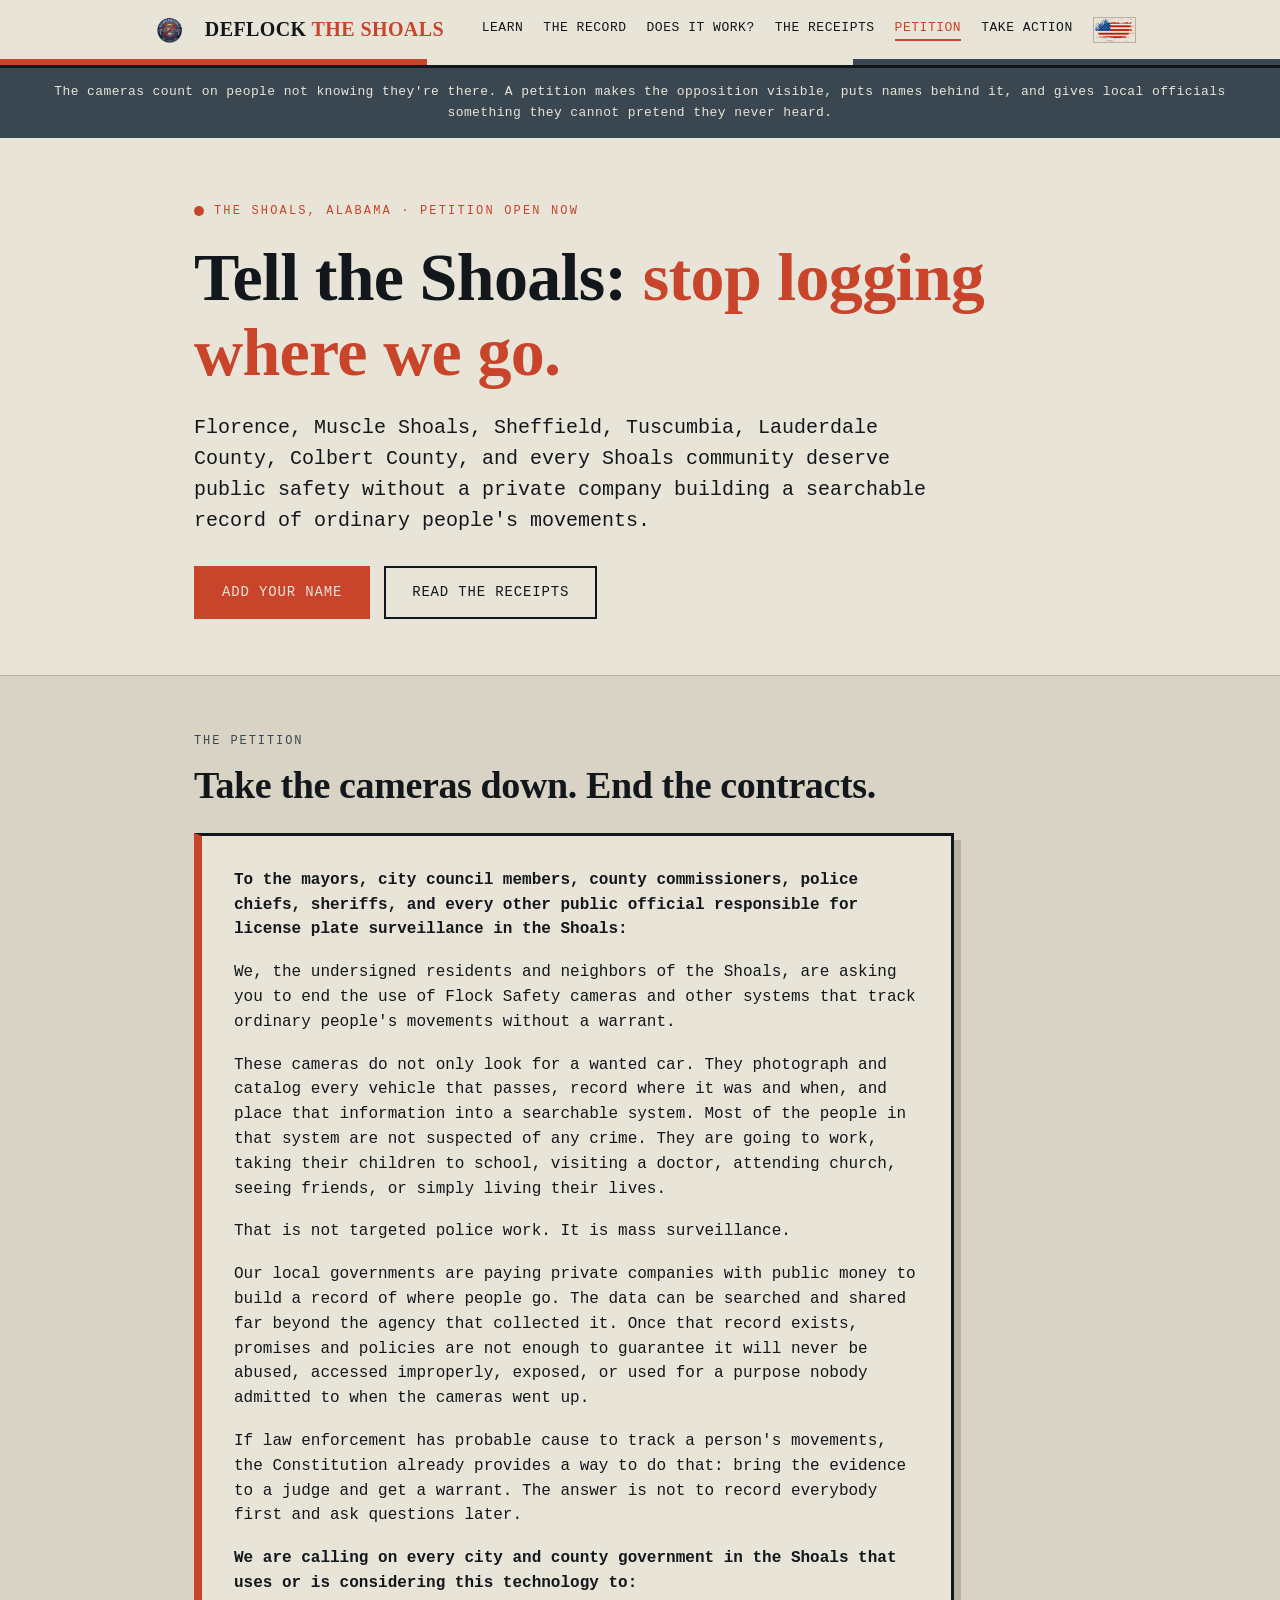
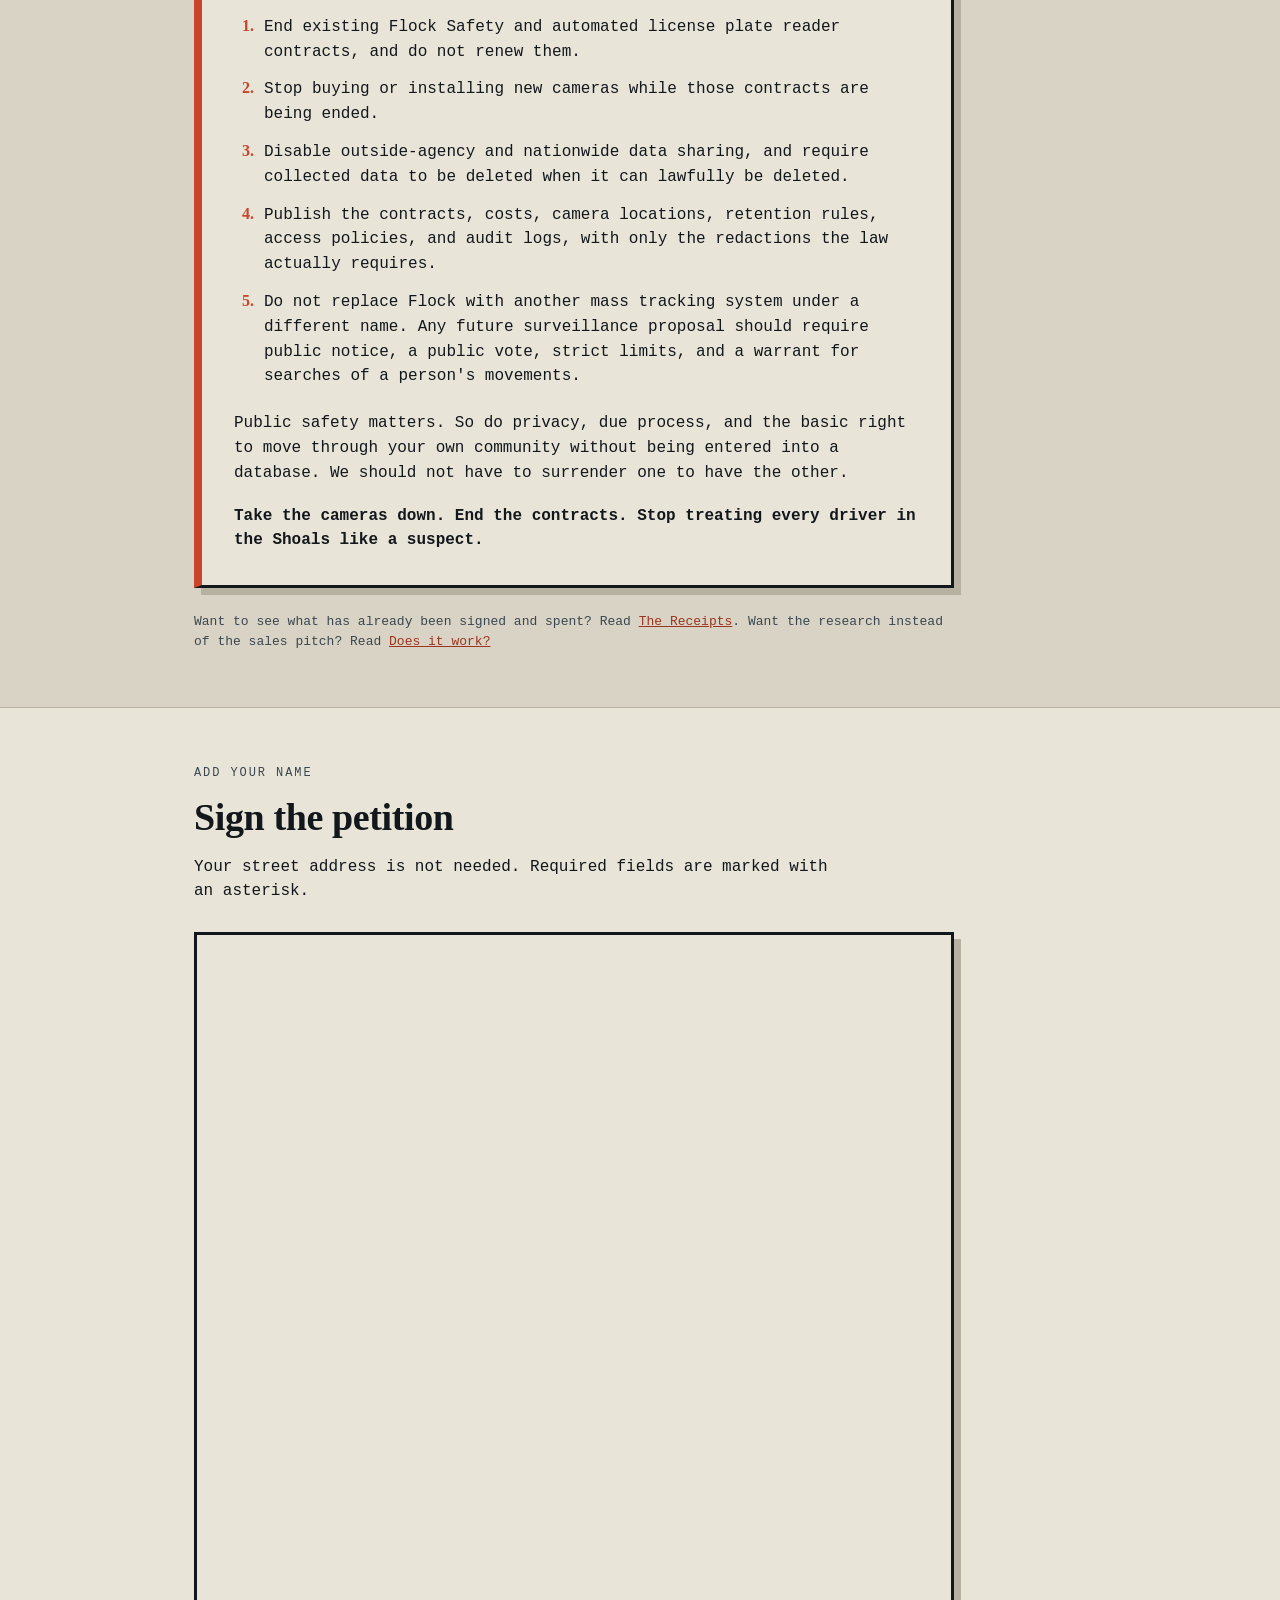
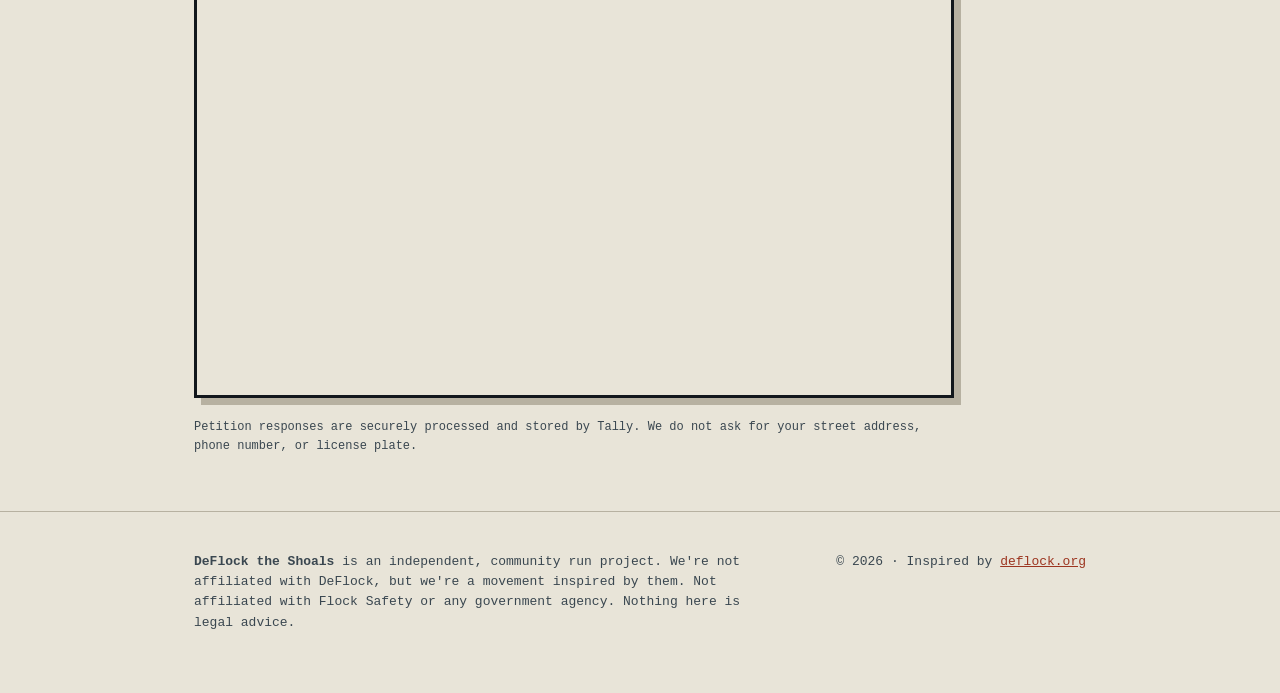
==== commit ede84ab1: "Update petition.html" ====
--- a/petition.html
+++ b/petition.html
@@ -109,109 +109,21 @@
       <h2>Sign the petition</h2>
       <p class="prose section-intro">Your street address is not needed. Required fields are marked with an asterisk.</p>
 
-      <div class="petition-card">
-        <form id="petition-form" action="https://formspree.io/f/xvzewpqb" method="POST">
-          <input type="hidden" name="form_type" value="DeFlock the Shoals petition signature">
-          <input type="hidden" name="petition_version" value="End warrantless license plate surveillance — September 2026">
-          <input type="hidden" name="_subject" value="New DeFlock the Shoals petition signature">
-
-          <div class="petition-name-grid">
-            <div class="petition-field">
-              <label for="petition-first">First name <span aria-hidden="true">*</span></label>
-              <input type="text" id="petition-first" name="first_name" autocomplete="given-name" required>
-            </div>
-
-            <div class="petition-field">
-              <label for="petition-last">Last name <span aria-hidden="true">*</span></label>
-              <input type="text" id="petition-last" name="last_name" autocomplete="family-name" required>
-            </div>
-          </div>
-
-          <div class="petition-field">
-            <label for="petition-location">Where you live <span aria-hidden="true">*</span></label>
-            <select id="petition-location" name="location" required>
-              <option value="">Select your city or area</option>
-
-              <optgroup label="Florence">
-                <option value="Florence — District 1">Florence — District 1</option>
-                <option value="Florence — District 2">Florence — District 2</option>
-                <option value="Florence — District 3">Florence — District 3</option>
-                <option value="Florence — District 4">Florence — District 4</option>
-                <option value="Florence — District 5">Florence — District 5</option>
-                <option value="Florence — District 6">Florence — District 6</option>
-                <option value="Florence — district not sure">Florence — district not sure</option>
-              </optgroup>
-
-              <optgroup label="Muscle Shoals">
-                <option value="Muscle Shoals — city resident">Muscle Shoals — city resident</option>
-              </optgroup>
-
-              <optgroup label="Sheffield">
-                <option value="Sheffield — District 1">Sheffield — District 1</option>
-                <option value="Sheffield — District 2">Sheffield — District 2</option>
-                <option value="Sheffield — District 3">Sheffield — District 3</option>
-                <option value="Sheffield — District 4">Sheffield — District 4</option>
-                <option value="Sheffield — District 5">Sheffield — District 5</option>
-                <option value="Sheffield — district not sure">Sheffield — district not sure</option>
-              </optgroup>
-
-              <optgroup label="Tuscumbia">
-                <option value="Tuscumbia — District 1">Tuscumbia — District 1</option>
-                <option value="Tuscumbia — District 2">Tuscumbia — District 2</option>
-                <option value="Tuscumbia — District 3">Tuscumbia — District 3</option>
-                <option value="Tuscumbia — District 4">Tuscumbia — District 4</option>
-                <option value="Tuscumbia — District 5">Tuscumbia — District 5</option>
-                <option value="Tuscumbia — district not sure">Tuscumbia — district not sure</option>
-              </optgroup>
-
-              <optgroup label="Lauderdale County">
-                <option value="Lauderdale County — District 1, outside Florence">Lauderdale County — District 1, outside Florence</option>
-                <option value="Lauderdale County — District 2, outside Florence">Lauderdale County — District 2, outside Florence</option>
-                <option value="Lauderdale County — district not sure, outside Florence">Lauderdale County — district not sure, outside Florence</option>
-              </optgroup>
-
-              <optgroup label="Colbert County">
-                <option value="Colbert County — District 1, outside a listed city">Colbert County — District 1, outside a listed city</option>
-                <option value="Colbert County — District 2, outside a listed city">Colbert County — District 2, outside a listed city</option>
-                <option value="Colbert County — District 3, outside a listed city">Colbert County — District 3, outside a listed city</option>
-                <option value="Colbert County — District 4, outside a listed city">Colbert County — District 4, outside a listed city</option>
-                <option value="Colbert County — District 5, outside a listed city">Colbert County — District 5, outside a listed city</option>
-                <option value="Colbert County — District 6, outside a listed city">Colbert County — District 6, outside a listed city</option>
-                <option value="Colbert County — district not sure, outside a listed city">Colbert County — district not sure, outside a listed city</option>
-              </optgroup>
-
-              <optgroup label="Other">
-                <option value="Other Shoals community">Other Shoals community</option>
-                <option value="Outside the Shoals — supporter">Outside the Shoals — supporter</option>
-              </optgroup>
-            </select>
-          </div>
-
-          <div class="petition-field">
-            <label for="petition-email">Email <span class="optional">Optional</span></label>
-            <input type="email" id="petition-email" name="email" autocomplete="email" inputmode="email">
-            <p class="field-note">Only used if we need to verify your signature or send a petition update. It will not be published.</p>
-          </div>
-
-          <div class="petition-field">
-            <label for="petition-comment">Why this matters to you <span class="optional">Optional</span></label>
-            <textarea id="petition-comment" name="comment" rows="5" maxlength="1200" placeholder="Write a short comment for local officials, if you want."></textarea>
-          </div>
-
-          <input type="text" name="_gotcha" class="petition-honeypot" tabindex="-1" autocomplete="off" aria-hidden="true">
-
-          <label class="petition-confirm">
-            <input type="checkbox" name="signature_confirmation" value="I voluntarily sign and allow my name and location to be presented with this petition" required>
-            <span>I am signing voluntarily, and I understand that my name and selected location may be included when this petition is presented to public officials. <strong>My email address will not be published.</strong></span>
-          </label>
-
-          <button type="submit" class="btn btn-primary petition-submit" id="petition-submit">Sign the petition</button>
-
-          <p class="petition-status" id="petition-status" role="status" aria-live="polite" hidden></p>
-        </form>
+      <div class="petition-card tally-card">
+        <iframe
+          data-tally-src="https://tally.so/embed/vGRPOQ?alignLeft=1&amp;hideTitle=1&amp;transparentBackground=1&amp;dynamicHeight=1"
+          src="https://tally.so/embed/vGRPOQ?alignLeft=1&amp;hideTitle=1&amp;transparentBackground=1&amp;dynamicHeight=1"
+          loading="lazy"
+          width="100%"
+          height="987"
+          frameborder="0"
+          marginheight="0"
+          marginwidth="0"
+          title="DeFlock the Shoals petition signature form"
+        ></iframe>
       </div>
 
-      <p class="petition-privacy">This form is processed through Formspree and sent to DeFlock the Shoals. We do not ask for your street address, phone number, or license plate.</p>
+      <p class="petition-privacy">Petition responses are securely processed and stored by Tally. We do not ask for your street address, phone number, or license plate.</p>
     </div>
   </section>
 
@@ -229,6 +141,7 @@
 </footer>
 
 <script src="script.js"></script>
+<script async src="https://tally.so/widgets/embed.js"></script>
 <script data-goatcounter="https://deflocktheshoals.goatcounter.com/count"
         async src="//gc.zgo.at/count.js"></script>
 </body>
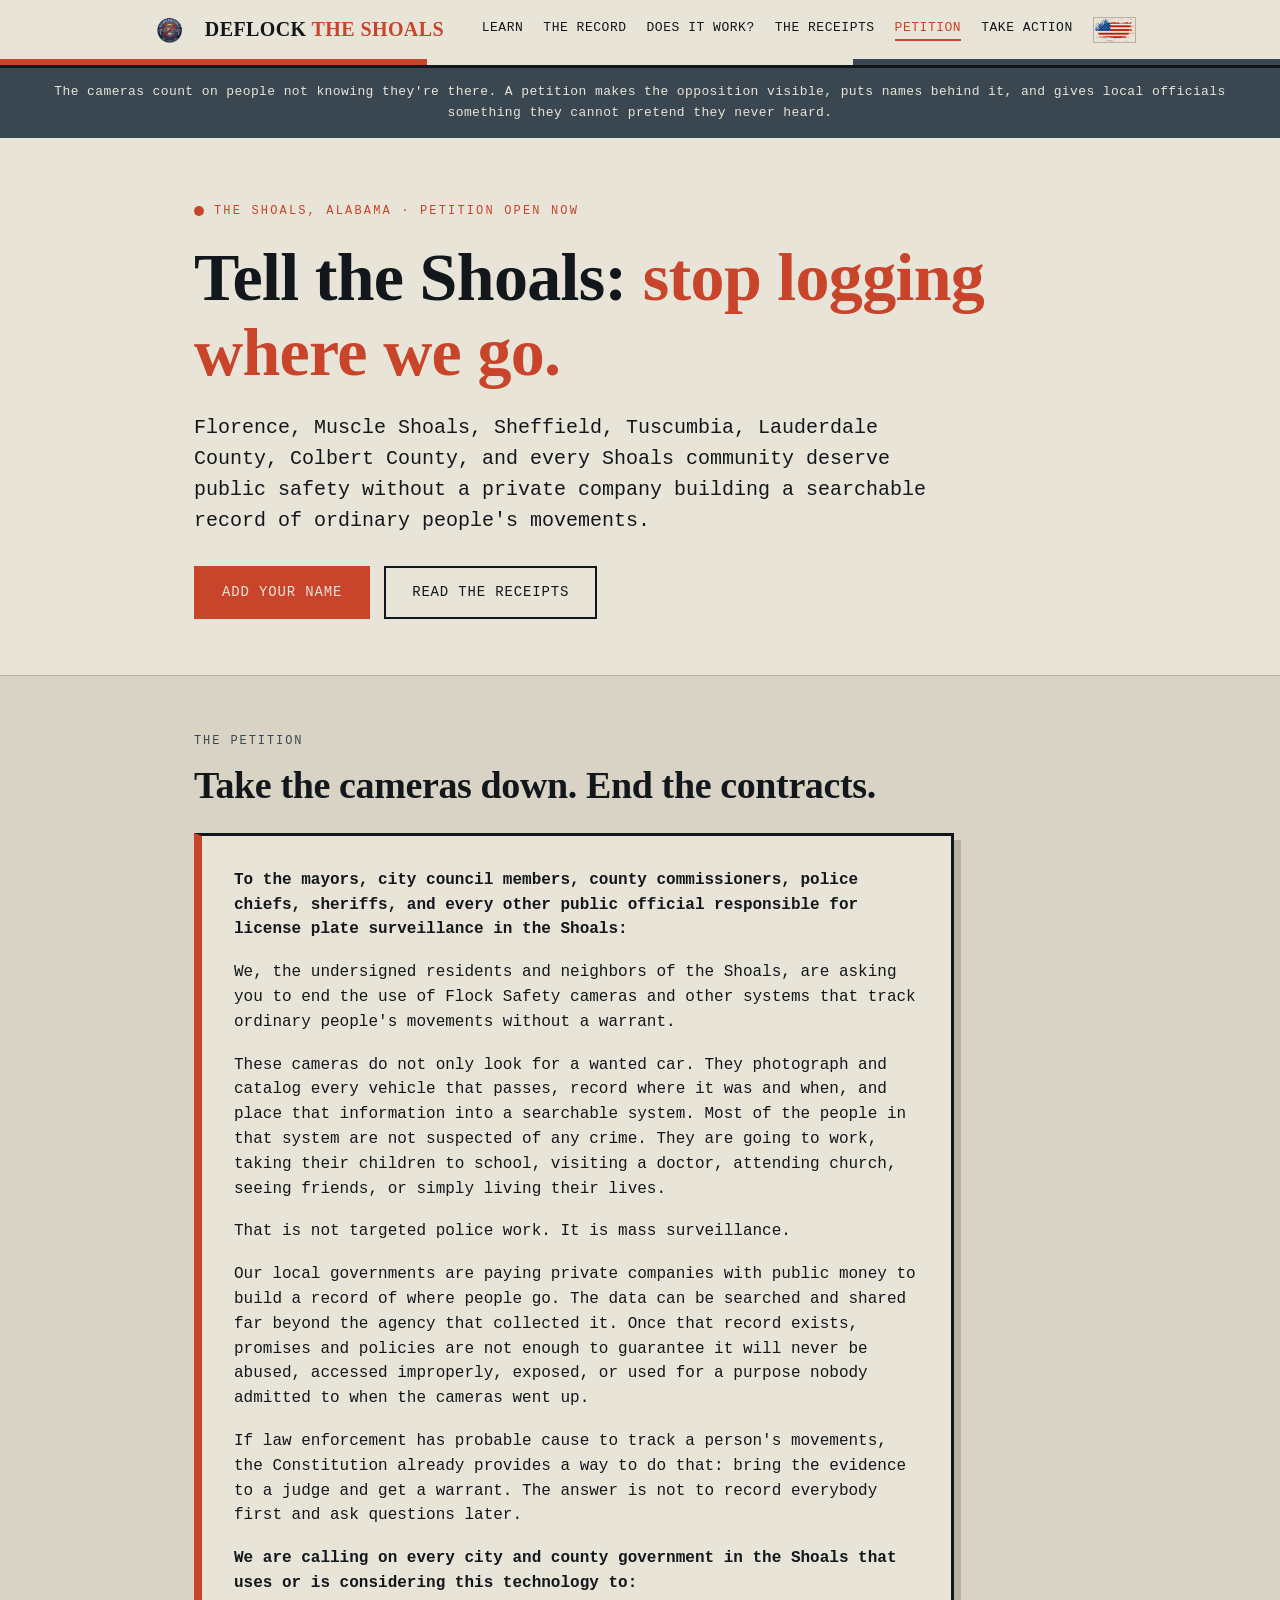
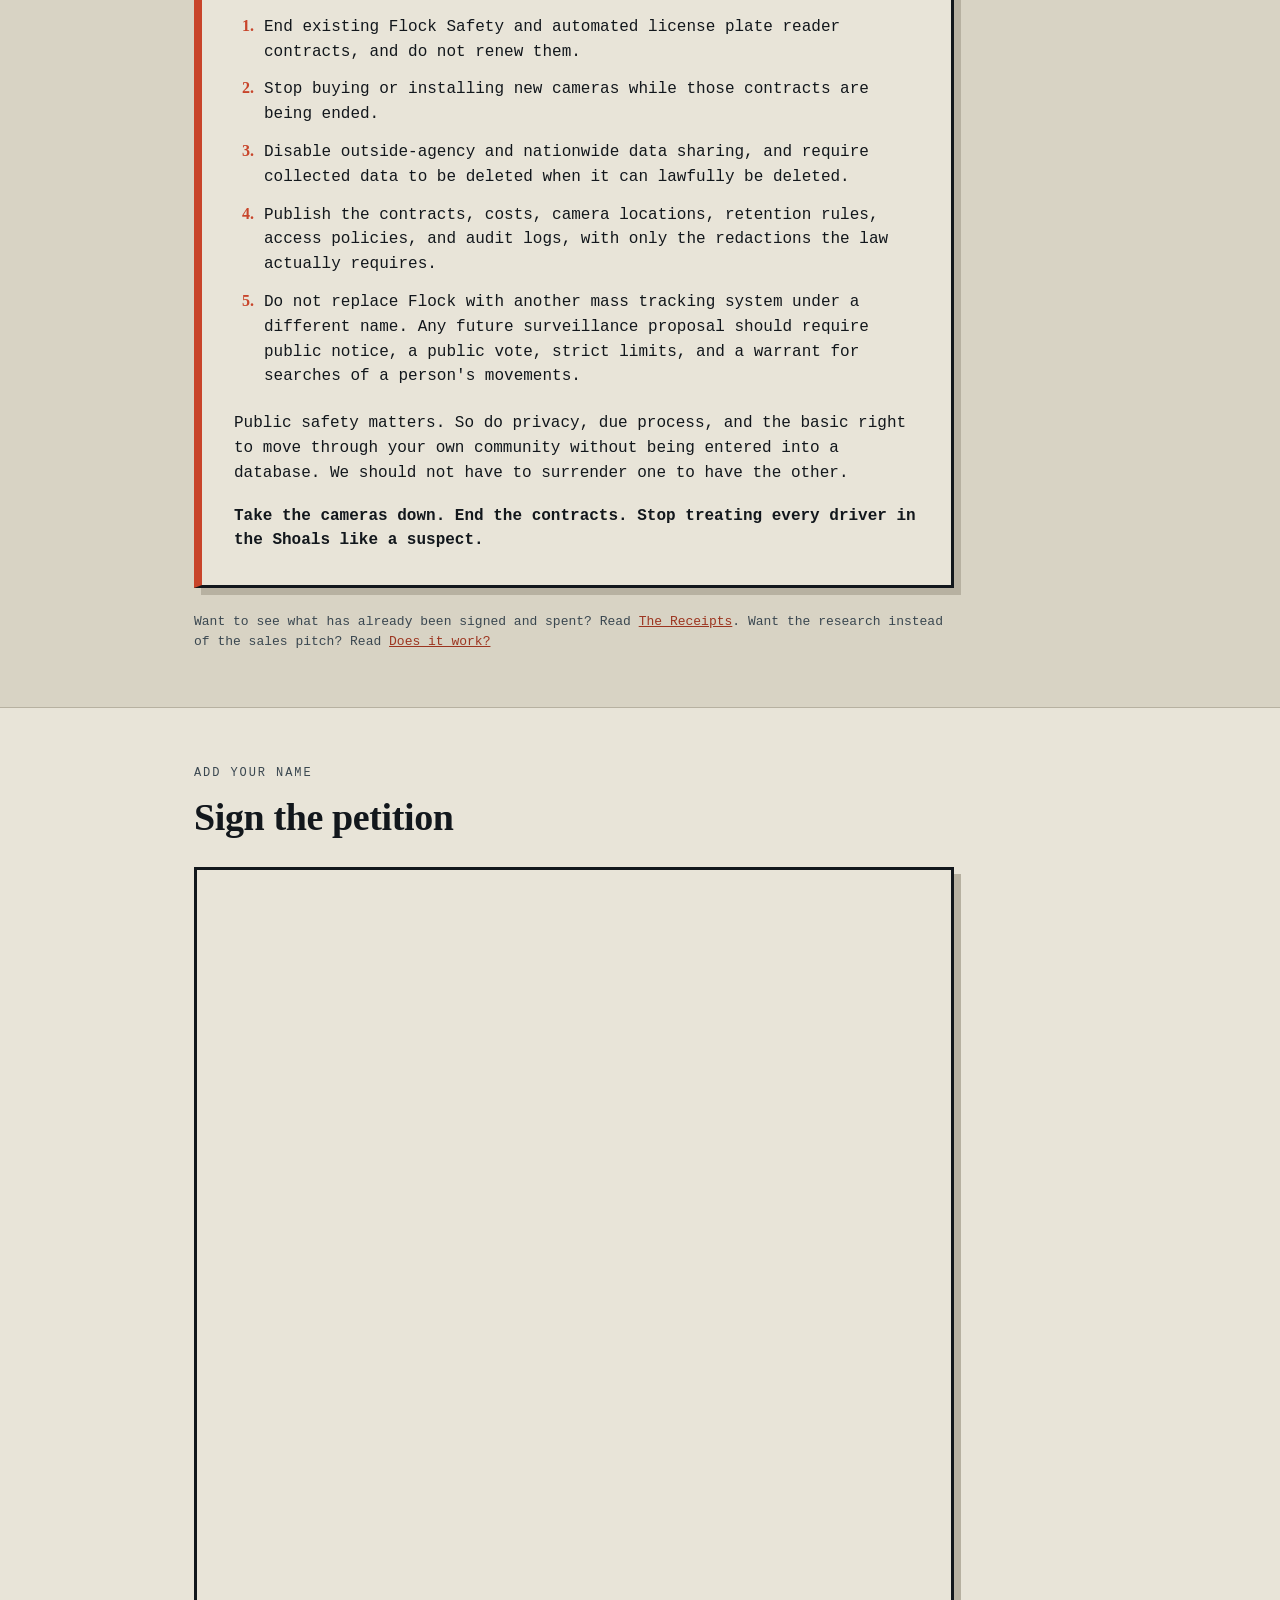
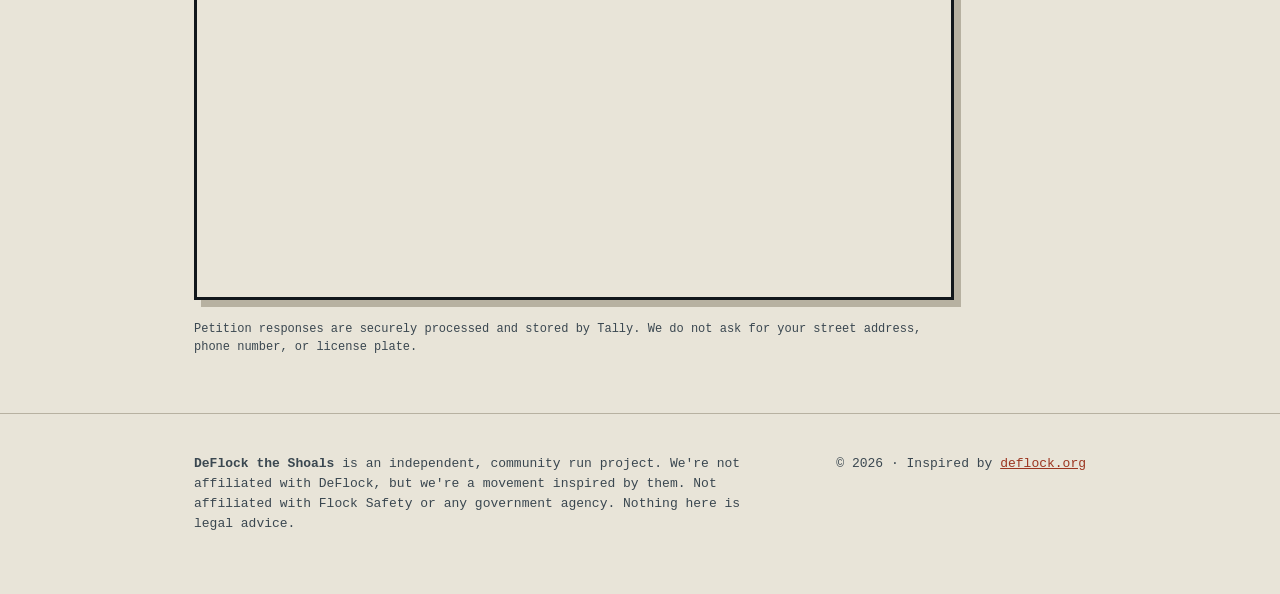
==== commit cad821e3: "Update petition.html" ====
--- a/petition.html
+++ b/petition.html
@@ -107,7 +107,7 @@
     <div class="wrap">
       <p class="sec-label">Add your name</p>
       <h2>Sign the petition</h2>
-      <p class="prose section-intro">Your street address is not needed. Required fields are marked with an asterisk.</p>
+      <p class="prose section-intro"> </p>
 
       <div class="petition-card tally-card">
         <iframe
--- a/styles.css
+++ b/styles.css
@@ -607,6 +607,8 @@
   padding: 32px;
   box-shadow: 7px 7px 0 var(--line);
 }
+.tally-card { padding: 20px; overflow: hidden; }
+.tally-card iframe { display: block; width: 100%; border: 0; }
 .petition-name-grid {
   display: grid;
   grid-template-columns: 1fr 1fr;
@@ -721,4 +723,5 @@
   .petition-name-grid { grid-template-columns: 1fr; gap: 0; }
   .petition-card,
   .petition-statement { padding: 22px 18px; box-shadow: 4px 4px 0 var(--line); }
-}
+  .tally-card { padding: 10px 8px; }
+}
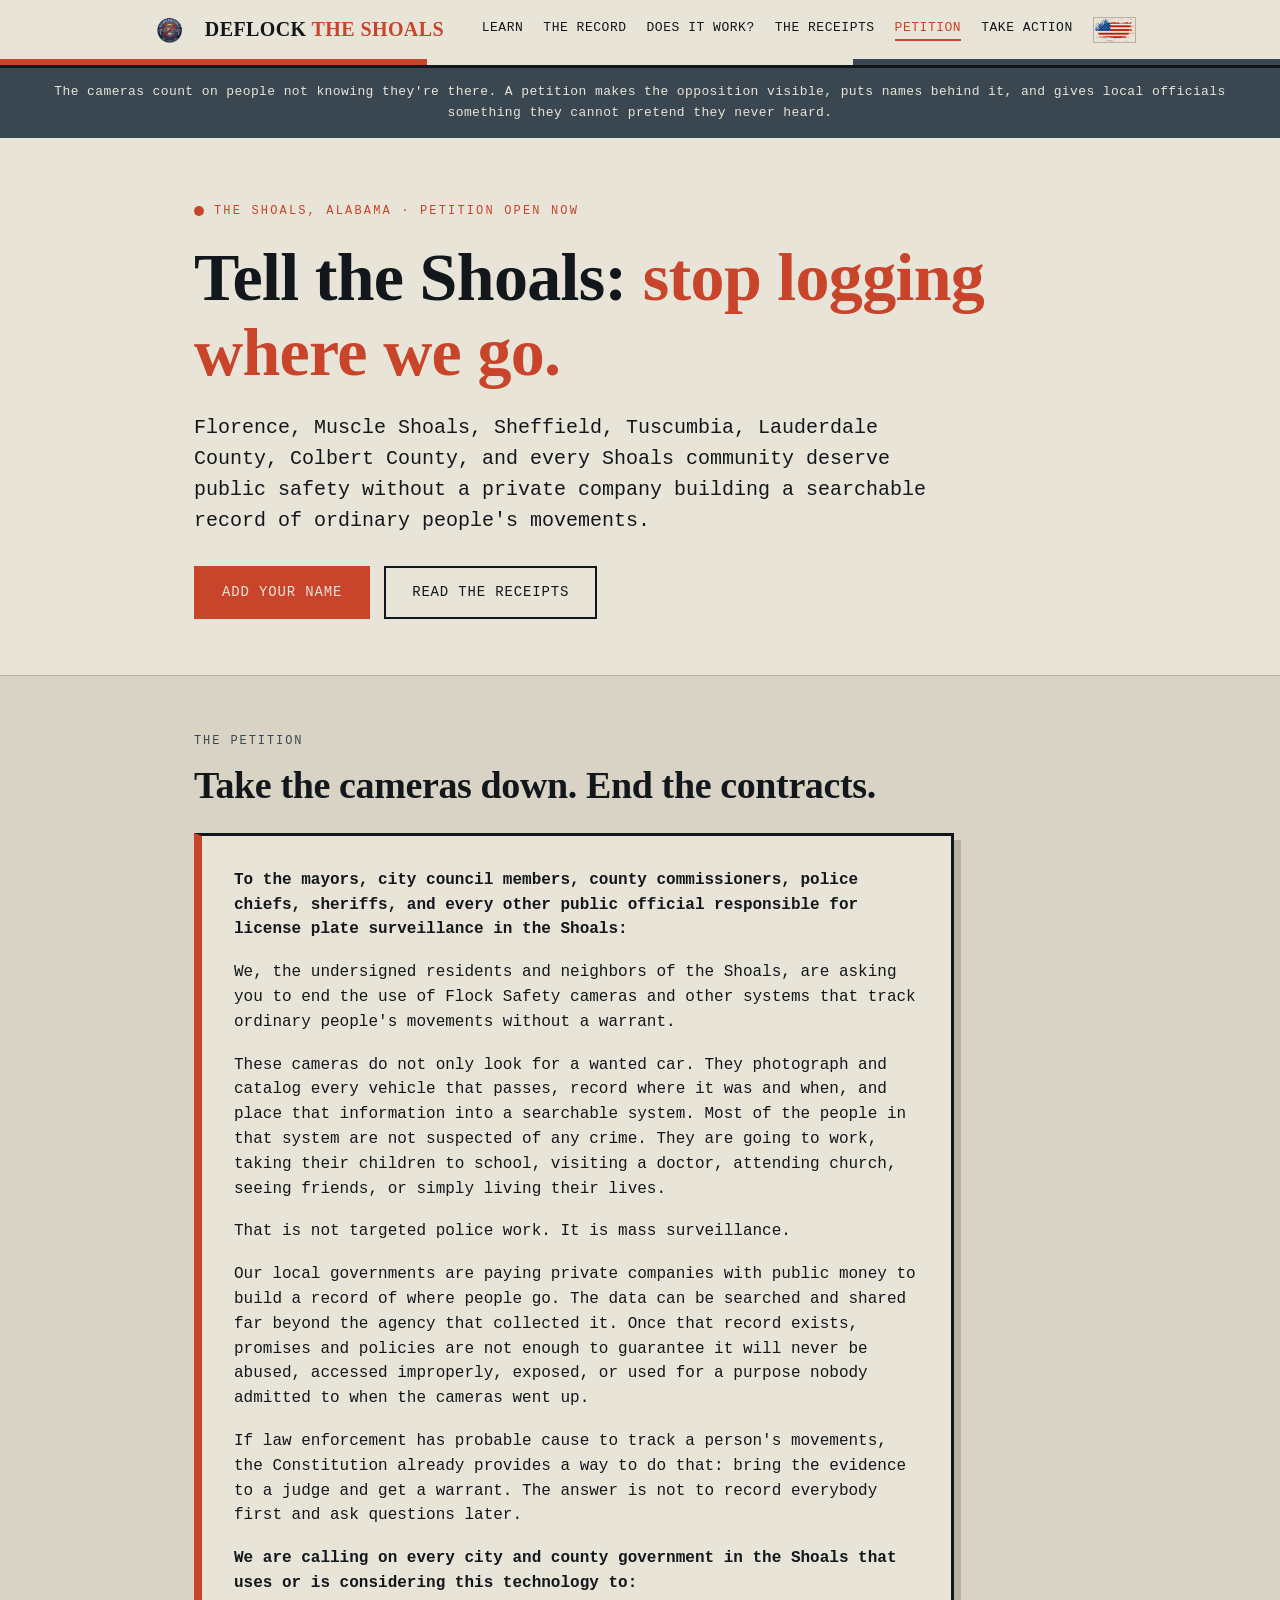
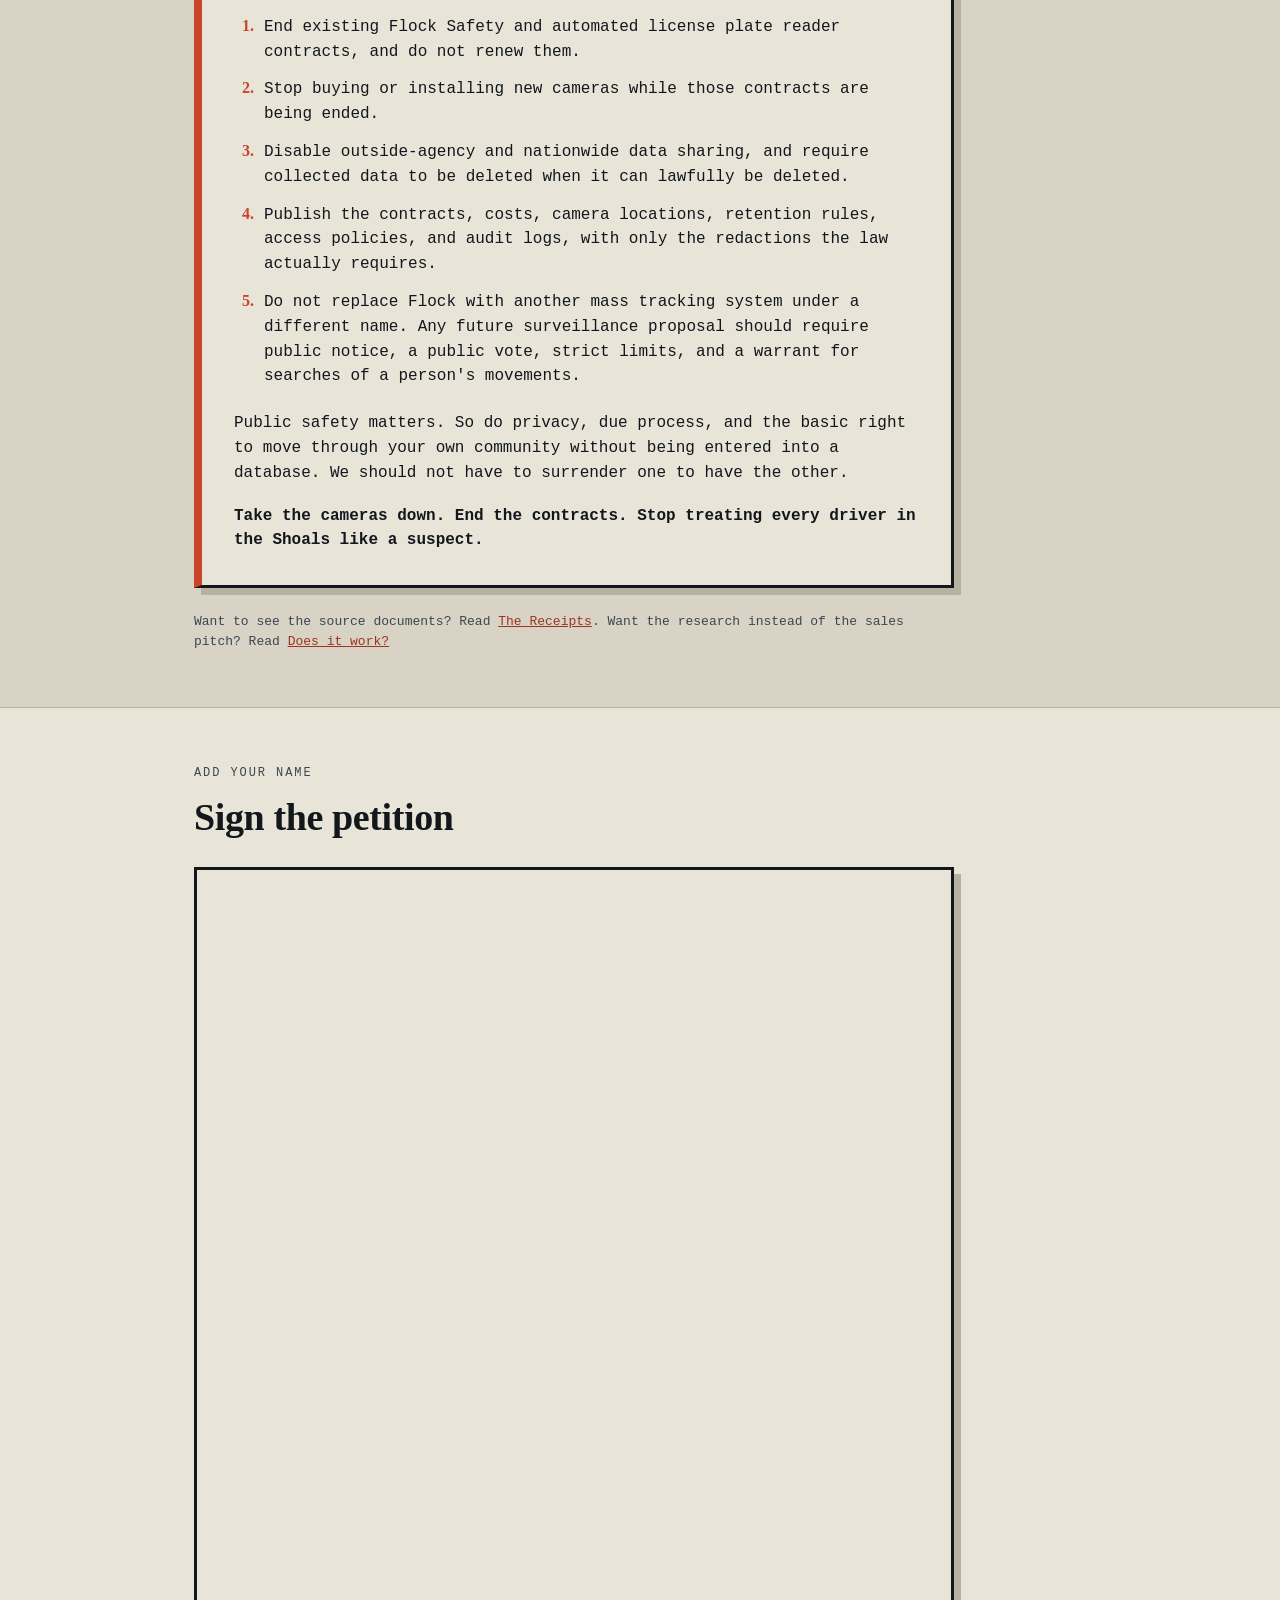
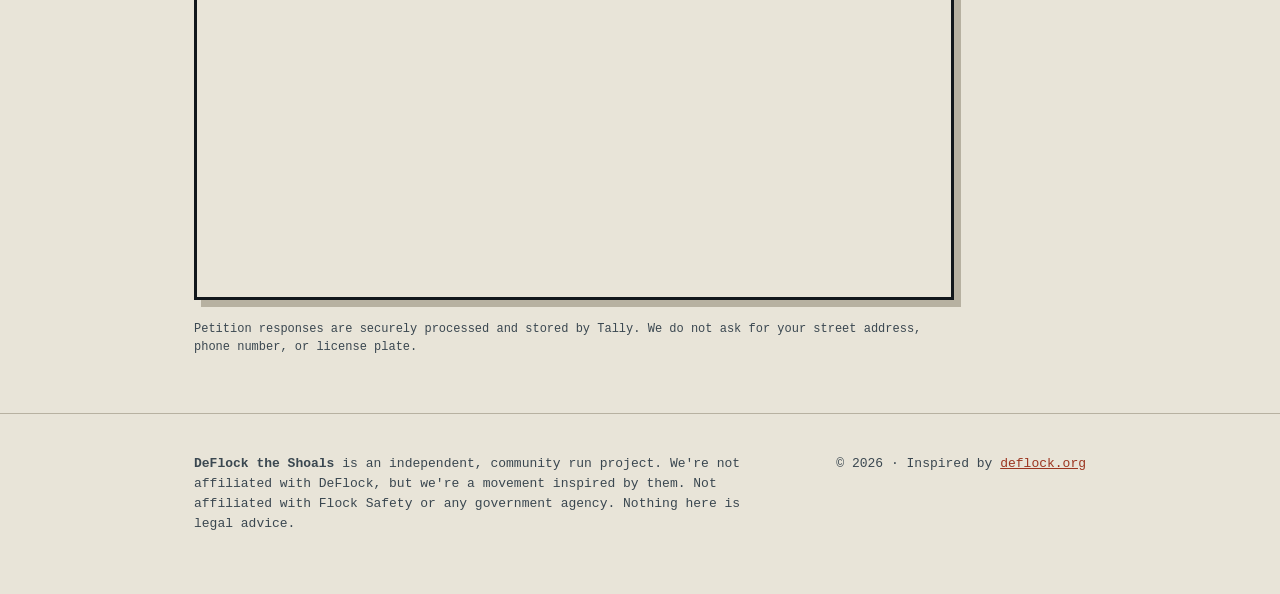
==== commit cf1967e4: "Fix receipts navigation and document links" ====
--- a/petition.html
+++ b/petition.html
@@ -27,7 +27,7 @@
         <a href="index.html#learn">Learn</a>
         <a href="index.html#evidence">The record</a>
         <a href="safety.html">Does it work?</a>
-        <a href="records.html">The receipts</a>
+        <a href="receipts.html">The receipts</a>
         <a href="petition.html" class="is-active">Petition</a>
         <a href="index.html#act">Take action</a>
       </nav>
@@ -41,7 +41,7 @@
     <a href="index.html#learn">Learn</a>
     <a href="index.html#evidence">The record</a>
     <a href="safety.html">Does it work?</a>
-    <a href="records.html">The receipts</a>
+    <a href="receipts.html">The receipts</a>
     <a href="petition.html" class="is-active">Petition</a>
     <a href="index.html#act">Take action</a>
   </nav>
@@ -61,7 +61,7 @@
       <p class="lede">Florence, Muscle Shoals, Sheffield, Tuscumbia, Lauderdale County, Colbert County, and every Shoals community deserve public safety without a private company building a searchable record of ordinary people's movements.</p>
       <div class="cta-row">
         <a href="#sign" class="btn btn-primary">Add your name</a>
-        <a href="records.html" class="btn btn-ghost">Read the receipts</a>
+        <a href="receipts.html" class="btn btn-ghost">Read the receipts</a>
       </div>
     </div>
   </div>
@@ -99,7 +99,7 @@
         <p><strong>Take the cameras down. End the contracts. Stop treating every driver in the Shoals like a suspect.</strong></p>
       </article>
 
-      <p class="map-note petition-source-note">Want to see what has already been signed and spent? Read <a href="records.html">The Receipts</a>. Want the research instead of the sales pitch? Read <a href="safety.html">Does it work?</a></p>
+      <p class="map-note petition-source-note">Want to see the source documents? Read <a href="receipts.html">The Receipts</a>. Want the research instead of the sales pitch? Read <a href="safety.html">Does it work?</a></p>
     </div>
   </section>
 
